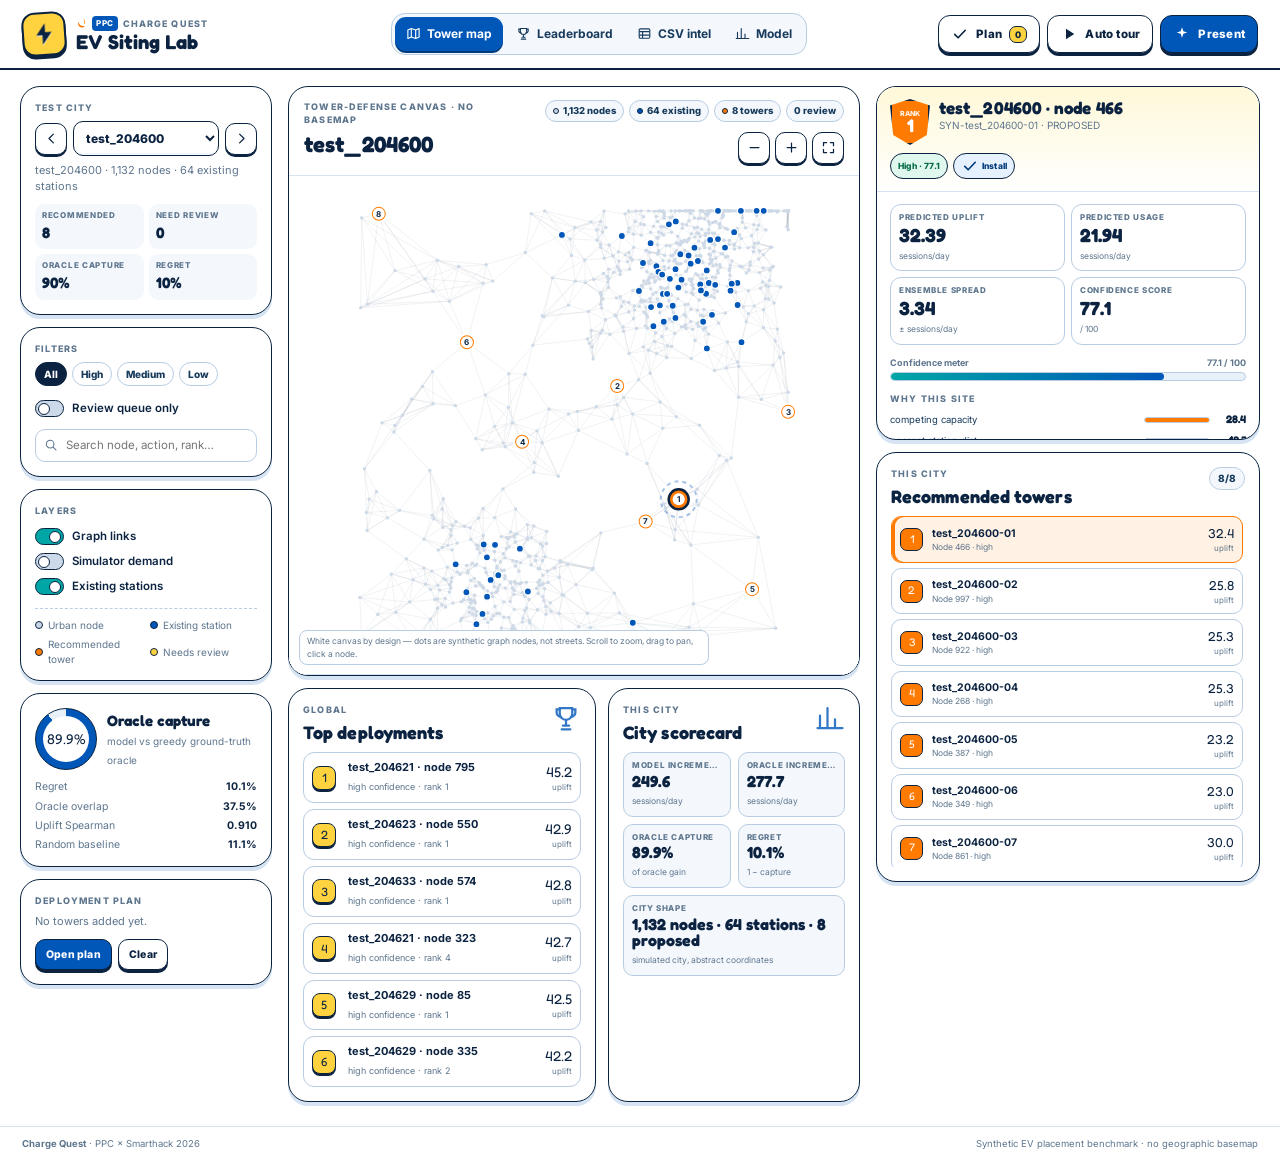
==== frontend/index.html @ 3004debd "Add Charge Quest white-canvas EV siting UI Add a standalone frontend/ app served by a dependency-fre" ====
<!DOCTYPE html>
<html lang="en">
<head>
  <meta charset="utf-8" />
  <meta name="viewport" content="width=device-width, initial-scale=1" />
  <title>PPC Charge Quest — EV Siting Lab</title>
  <meta name="description" content="Tower-defense inspired UI for the synthetic EV charging placement benchmark." />
  <link rel="icon" href="favicon.svg" type="image/svg+xml" />
  <link rel="preconnect" href="https://fonts.googleapis.com" />
  <link rel="preconnect" href="https://fonts.gstatic.com" crossorigin />
  <link href="https://fonts.googleapis.com/css2?family=Fredoka:wght@500;600;700&family=Inter:wght@400;500;600;700;800&display=swap" rel="stylesheet" />
  <link rel="stylesheet" href="styles.css" />
</head>
<body>
  <svg class="svg-sprite" aria-hidden="true" focusable="false">
    <symbol id="i-bolt" viewBox="0 0 24 24"><path d="M13.2 2 4.8 13.1h5.7L10.4 22l8.8-11.6h-6.1L13.2 2Z" fill="currentColor"/></symbol>
    <symbol id="i-map" viewBox="0 0 24 24"><path d="M3 6.5 8.5 4l7 2.5L21 4v13.5L15.5 20l-7-2.5L3 20V6.5Z" fill="none" stroke="currentColor" stroke-width="1.8" stroke-linejoin="round"/><path d="M8.5 4v13.5M15.5 6.5V20" fill="none" stroke="currentColor" stroke-width="1.8"/></symbol>
    <symbol id="i-trophy" viewBox="0 0 24 24"><path d="M7 4h10v4.5a5 5 0 0 1-10 0V4Z" fill="none" stroke="currentColor" stroke-width="1.8"/><path d="M7 5H4.5v2.5A3.5 3.5 0 0 0 8 11M17 5h2.5v2.5A3.5 3.5 0 0 1 16 11M12 13.5V18M8.5 21h7M9.5 18h5" fill="none" stroke="currentColor" stroke-width="1.8" stroke-linecap="round"/></symbol>
    <symbol id="i-table" viewBox="0 0 24 24"><rect x="3.5" y="4.5" width="17" height="15" rx="2" fill="none" stroke="currentColor" stroke-width="1.8"/><path d="M3.5 9h17M9 9v10.5M3.5 14.5h17" fill="none" stroke="currentColor" stroke-width="1.8"/></symbol>
    <symbol id="i-chart" viewBox="0 0 24 24"><path d="M4 20V10M10 20V4M16 20v-7M22 20H2" fill="none" stroke="currentColor" stroke-width="1.8" stroke-linecap="round"/></symbol>
    <symbol id="i-download" viewBox="0 0 24 24"><path d="M12 3v11m0 0 4-4m-4 4-4-4M4 20h16" fill="none" stroke="currentColor" stroke-width="1.8" stroke-linecap="round" stroke-linejoin="round"/></symbol>
    <symbol id="i-copy" viewBox="0 0 24 24"><rect x="8" y="8" width="11" height="11" rx="2" fill="none" stroke="currentColor" stroke-width="1.8"/><path d="M16 8V6a2 2 0 0 0-2-2H6a2 2 0 0 0-2 2v8a2 2 0 0 0 2 2h2" fill="none" stroke="currentColor" stroke-width="1.8"/></symbol>
    <symbol id="i-search" viewBox="0 0 24 24"><circle cx="10.5" cy="10.5" r="6.5" fill="none" stroke="currentColor" stroke-width="1.8"/><path d="m15.5 15.5 5 5" fill="none" stroke="currentColor" stroke-width="1.8" stroke-linecap="round"/></symbol>
    <symbol id="i-close" viewBox="0 0 24 24"><path d="m6 6 12 12M18 6 6 18" fill="none" stroke="currentColor" stroke-width="2" stroke-linecap="round"/></symbol>
    <symbol id="i-plus" viewBox="0 0 24 24"><path d="M12 5v14M5 12h14" fill="none" stroke="currentColor" stroke-width="2" stroke-linecap="round"/></symbol>
    <symbol id="i-minus" viewBox="0 0 24 24"><path d="M5 12h14" fill="none" stroke="currentColor" stroke-width="2" stroke-linecap="round"/></symbol>
    <symbol id="i-fit" viewBox="0 0 24 24"><path d="M4 9V4h5M20 9V4h-5M4 15v5h5M20 15v5h-5" fill="none" stroke="currentColor" stroke-width="2" stroke-linecap="round" stroke-linejoin="round"/></symbol>
    <symbol id="i-play" viewBox="0 0 24 24"><path d="m8 5 11 7-11 7V5Z" fill="currentColor"/></symbol>
    <symbol id="i-pause" viewBox="0 0 24 24"><path d="M7 5h4v14H7zM13 5h4v14h-4z" fill="currentColor"/></symbol>
    <symbol id="i-check" viewBox="0 0 24 24"><path d="m5 12.5 4.5 4.5L19 7" fill="none" stroke="currentColor" stroke-width="2.2" stroke-linecap="round" stroke-linejoin="round"/></symbol>
    <symbol id="i-warning" viewBox="0 0 24 24"><path d="m12 3 9.5 17h-19L12 3Z" fill="none" stroke="currentColor" stroke-width="1.8" stroke-linejoin="round"/><path d="M12 9v5m0 3v.1" fill="none" stroke="currentColor" stroke-width="2" stroke-linecap="round"/></symbol>
    <symbol id="i-banana" viewBox="0 0 24 24"><path d="M4.5 8c2.3 7 7.4 10.8 14.5 9.2-1.4 2.4-4.1 3.8-7 3.3C6.7 19.6 3 14.2 4.5 8Z" fill="currentColor"/><path d="M17.8 4.2c1.2 2.5 1.4 5 .7 7.3" fill="none" stroke="currentColor" stroke-width="2" stroke-linecap="round"/></symbol>
    <symbol id="i-tower" viewBox="0 0 24 24"><path d="M8 21h8M9 21V9l3-5 3 5v12M7 9h10M10 13h4M10 17h4" fill="none" stroke="currentColor" stroke-width="1.8" stroke-linecap="round" stroke-linejoin="round"/></symbol>
    <symbol id="i-arrow-left" viewBox="0 0 24 24"><path d="M15 5 8 12l7 7" fill="none" stroke="currentColor" stroke-width="2" stroke-linecap="round" stroke-linejoin="round"/></symbol>
    <symbol id="i-arrow-right" viewBox="0 0 24 24"><path d="m9 5 7 7-7 7" fill="none" stroke="currentColor" stroke-width="2" stroke-linecap="round" stroke-linejoin="round"/></symbol>
    <symbol id="i-spark" viewBox="0 0 24 24"><path d="m12 3 1.8 5.2L19 10l-5.2 1.8L12 17l-1.8-5.2L5 10l5.2-1.8L12 3Z" fill="currentColor"/></symbol>
  </svg>

  <div class="app">
    <header class="topbar">
      <a class="brand" href="#view=map" data-view="map" aria-label="Charge Quest home">
        <span class="brand-mark"><svg class="icon"><use href="#i-bolt"></use></svg></span>
        <span class="brand-copy">
          <span class="brand-kicker"><svg class="icon tiny"><use href="#i-banana"></use></svg><span class="ppc-chip">PPC</span> CHARGE QUEST</span>
          <strong>EV Siting Lab</strong>
        </span>
      </a>
      <nav class="tabs" aria-label="Views">
        <button class="tab is-active" data-view="map"><svg class="icon"><use href="#i-map"></use></svg><span>Tower map</span></button>
        <button class="tab" data-view="leaderboard"><svg class="icon"><use href="#i-trophy"></use></svg><span>Leaderboard</span></button>
        <button class="tab" data-view="csv"><svg class="icon"><use href="#i-table"></use></svg><span>CSV intel</span></button>
        <button class="tab" data-view="model"><svg class="icon"><use href="#i-chart"></use></svg><span>Model</span></button>
      </nav>
      <div class="top-actions">
        <button class="btn ghost" id="planBtn"><svg class="icon"><use href="#i-check"></use></svg><span>Plan</span><span class="count" id="planCount">0</span></button>
        <button class="btn ghost" id="tourBtn"><svg class="icon"><use href="#i-play"></use></svg><span>Auto tour</span></button>
        <button class="btn primary" id="presentBtn"><svg class="icon"><use href="#i-spark"></use></svg><span>Present</span></button>
      </div>
    </header>

    <div class="shell">
      <aside class="rail left-rail">
        <section class="card pad city-card">
          <div class="eyebrow">Test city</div>
          <div class="city-picker">
            <button class="icon-btn" id="prevCity" aria-label="Previous city"><svg class="icon"><use href="#i-arrow-left"></use></svg></button>
            <select id="citySelect" aria-label="Select a synthetic test city"></select>
            <button class="icon-btn" id="nextCity" aria-label="Next city"><svg class="icon"><use href="#i-arrow-right"></use></svg></button>
          </div>
          <div class="city-sub" id="citySub">—</div>
          <div class="mini-stats" id="cityMiniStats"></div>
        </section>

        <section class="card pad">
          <div class="eyebrow">Filters</div>
          <div class="chip-row" id="confidenceFilters" role="group" aria-label="Confidence filter">
            <button class="chip is-active" data-confidence="all">All</button>
            <button class="chip" data-confidence="high">High</button>
            <button class="chip" data-confidence="medium">Medium</button>
            <button class="chip" data-confidence="low">Low</button>
          </div>
          <label class="switch-row">
            <input type="checkbox" id="reviewOnly" />
            <span class="switch"></span>
            <span>Review queue only</span>
          </label>
          <div class="search-box">
            <svg class="icon"><use href="#i-search"></use></svg>
            <input id="searchInput" type="search" placeholder="Search node, action, rank…" autocomplete="off" />
          </div>
        </section>

        <section class="card pad">
          <div class="eyebrow">Layers</div>
          <label class="switch-row"><input type="checkbox" id="layerLinks" checked /><span class="switch"></span><span>Graph links</span></label>
          <label class="switch-row"><input type="checkbox" id="layerDemand" /><span class="switch"></span><span>Simulator demand</span></label>
          <label class="switch-row"><input type="checkbox" id="layerStations" checked /><span class="switch"></span><span>Existing stations</span></label>
          <div class="legend">
            <div><span class="dot dot-node"></span>Urban node</div>
            <div><span class="dot dot-station"></span>Existing station</div>
            <div><span class="dot dot-tower"></span>Recommended tower</div>
            <div><span class="dot dot-review"></span>Needs review</div>
          </div>
        </section>

        <section class="card pad scorecard" id="cityStats"></section>

        <section class="card pad plan-card">
          <div class="eyebrow">Deployment plan</div>
          <p id="planSummary">No towers added yet.</p>
          <div class="button-row">
            <button class="btn primary small" id="openPlanBtn">Open plan</button>
            <button class="btn ghost small" id="clearPlanBtn">Clear</button>
          </div>
        </section>
      </aside>

      <main class="main">
        <section class="view is-active" id="view-map" aria-label="Tower map">
          <div class="card map-card">
            <div class="map-head">
              <div>
                <div class="eyebrow">Tower-defense canvas · no basemap</div>
                <h2 id="mapTitle">Loading city…</h2>
              </div>
              <div class="map-head-right">
                <div class="map-kpis" id="mapKpis"></div>
                <div class="map-controls">
                  <button class="icon-btn" id="zoomOut" aria-label="Zoom out"><svg class="icon"><use href="#i-minus"></use></svg></button>
                  <button class="icon-btn" id="zoomIn" aria-label="Zoom in"><svg class="icon"><use href="#i-plus"></use></svg></button>
                  <button class="icon-btn" id="fitMap" aria-label="Fit map"><svg class="icon"><use href="#i-fit"></use></svg></button>
                </div>
              </div>
            </div>
            <div class="map-wrap">
              <canvas id="mapCanvas" tabindex="0" aria-label="Synthetic city node map with recommended charging stations"></canvas>
              <div class="map-note">White canvas by design — dots are synthetic graph nodes, not streets. Scroll to zoom, drag to pan, click a node.</div>
              <div class="map-tooltip" id="mapTooltip" hidden></div>
            </div>
          </div>
          <div class="bottom-grid">
            <section class="card pad">
              <div class="section-head"><div><div class="eyebrow">Global</div><h2>Top deployments</h2></div><svg class="icon big-icon"><use href="#i-trophy"></use></svg></div>
              <div class="top-list" id="topDeployments"></div>
            </section>
            <section class="card pad">
              <div class="section-head"><div><div class="eyebrow">This city</div><h2>City scorecard</h2></div><svg class="icon big-icon"><use href="#i-chart"></use></svg></div>
              <div class="scorecard-grid" id="cityScorecard"></div>
            </section>
          </div>
        </section>

        <section class="view" id="view-leaderboard" aria-label="Leaderboard">
          <div class="card view-card">
            <div class="view-head">
              <div><div class="eyebrow">All 40 test cities</div><h2>Recommended tower leaderboard</h2><p>Ranked by predicted incremental sessions/day. Click any row to inspect it on the map.</p></div>
              <div class="view-controls">
                <div class="search-box compact"><svg class="icon"><use href="#i-search"></use></svg><input id="lbSearch" type="search" placeholder="Filter city or node…" /></div>
                <select id="lbConfidence" class="select compact">
                  <option value="all">All confidence</option>
                  <option value="high">High only</option>
                  <option value="medium">Medium only</option>
                  <option value="low">Low only</option>
                </select>
                <label class="switch-row compact"><input type="checkbox" id="lbReview" /><span class="switch"></span><span>Review only</span></label>
              </div>
            </div>
            <div class="table-wrap">
              <table class="data-table" id="leaderboardTable">
                <thead><tr><th>#</th><th>Tower</th><th>City</th><th>Node</th><th>Uplift</th><th>Usage</th><th>Confidence</th><th>Review</th><th></th></tr></thead>
                <tbody id="leaderboardBody"></tbody>
              </table>
            </div>
          </div>
        </section>

        <section class="view" id="view-csv" aria-label="CSV data">
          <div class="card view-card">
            <div class="view-head">
              <div><div class="eyebrow">Actual artifact</div><h2>priority_sites.csv</h2><p>The exact agent output. Click a row to inspect the node, or download the original CSV.</p></div>
              <div class="view-controls">
                <div class="search-box compact"><svg class="icon"><use href="#i-search"></use></svg><input id="csvSearch" type="search" placeholder="Filter CSV rows…" /></div>
                <a class="btn primary small" href="data/priority_sites.csv" download><svg class="icon"><use href="#i-download"></use></svg><span>Download CSV</span></a>
              </div>
            </div>
            <div class="table-hint"><svg class="icon"><use href="#i-arrow-right"></use></svg><span>16 actual CSV columns · scroll horizontally to see the full row</span></div>
            <div class="table-wrap tall">
              <table class="data-table csv-table" id="csvTable">
                <thead><tr id="csvHeadRow"></tr></thead>
                <tbody id="csvBody"></tbody>
              </table>
            </div>
          </div>
        </section>

        <section class="view" id="view-model" aria-label="Model results">
          <div class="model-grid">
            <section class="card pad model-hero">
              <div class="eyebrow">Synthetic benchmark · 40 unseen cities</div>
              <h2>The model captures <span class="highlight">85.5%</span> of the oracle.</h2>
              <p>K=8 chargers per city. The oracle is a greedy search on the simulator's ground truth; the model is a 3-seed MLP ensemble trained on 300 other cities.</p>
              <div class="kpi-grid" id="modelKpis"></div>
            </section>
            <section class="card pad">
              <div class="eyebrow">Placement vs baselines</div>
              <h3>Share of oracle incremental utility</h3>
              <div class="bar-list" id="baselineBars"></div>
              <div class="callout"><svg class="icon"><use href="#i-spark"></use></svg><span>OOD test: <strong>88.4%</strong> of oracle. The model is not tuned on test cities.</span></div>
            </section>
            <section class="card pad">
              <div class="eyebrow">Feature importance</div>
              <h3>What drives candidate uplift</h3>
              <div class="bar-list feature-bars" id="featureBars"></div>
            </section>
            <section class="card pad">
              <div class="eyebrow">How a tower is chosen</div>
              <h3>Three steps, one measurable objective</h3>
              <div class="steps" id="modelSteps"></div>
            </section>
            <section class="card pad city-mosaic-card">
              <div class="eyebrow">All test cities</div>
              <h3>City scorecard mosaic</h3>
              <div class="city-mosaic" id="cityMosaic"></div>
            </section>
            <section class="card pad scope-card">
              <div class="eyebrow">Read this first</div>
              <h3>What this is — and is not</h3>
              <p>This is a <strong>synthetic decision benchmark</strong>, not a real Romanian demand forecast. The ground truth is generated by a Huff competition simulator. The UI shows model predictions on synthetic cities; absolute sessions/day should not be read as real Bucharest revenue.</p>
              <div class="scope-pills"><span>400 cities</span><span>501,812 nodes</span><span>36,809 stations</span><span>K=8</span></div>
            </section>
          </div>
        </section>
      </main>

      <aside class="rail right-rail">
        <section class="card details-card">
          <div id="detailsEmpty" class="details-empty">
            <div class="empty-icon"><svg class="icon"><use href="#i-tower"></use></svg></div>
            <h2>Pick a tower</h2>
            <p>Click an orange recommendation on the white canvas, or choose one from the recommended list below.</p>
            <div class="hint-row"><span class="key">←</span><span class="key">→</span><span>cycle towers</span></div>
          </div>
          <div id="detailsContent" hidden></div>
        </section>
        <section class="card pad city-actions-card">
          <div class="section-head"><div><div class="eyebrow">This city</div><h3>Recommended towers</h3></div><span class="pill" id="cityActionCount">0</span></div>
          <div id="cityActionList" class="city-action-list"></div>
        </section>
      </aside>
    </div>

    <footer class="footer">
      <span><strong>Charge Quest</strong> · PPC × Smarthack 2026</span>
      <span>Synthetic EV placement benchmark · no geographic basemap</span>
    </footer>
  </div>

  <div class="modal-backdrop" id="planModal" hidden>
    <div class="modal card" role="dialog" aria-modal="true" aria-labelledby="planTitle">
      <div class="modal-head">
        <div><div class="eyebrow">Deployment sheet</div><h2 id="planTitle">Your plan</h2></div>
        <button class="icon-btn" id="closePlanBtn" aria-label="Close plan"><svg class="icon"><use href="#i-close"></use></svg></button>
      </div>
      <div class="modal-body" id="planList"></div>
      <div class="modal-foot">
        <button class="btn ghost small" id="copyPlanBtn"><svg class="icon"><use href="#i-copy"></use></svg><span>Copy</span></button>
        <button class="btn primary small" id="downloadPlanBtn"><svg class="icon"><use href="#i-download"></use></svg><span>Download plan CSV</span></button>
      </div>
    </div>
  </div>

  <div class="toast" id="toast" role="status" aria-live="polite"></div>

  <script src="app.js" defer></script>
</body>
</html>
---- frontend/styles.css ----
:root {
  --ink: #0b2340;
  --ink-2: #183b5c;
  --muted: #5e768e;
  --ppc: #0057b8;
  --ppc-bright: #0a74d8;
  --ppc-deep: #003b7a;
  --teal: #00a6a6;
  --orange: #ff7a00;
  --orange-soft: #fff1e3;
  --banana: #ffd23f;
  --banana-soft: #fff8d8;
  --red: #e23c4a;
  --white: #ffffff;
  --mist: #f4f8fd;
  --line: #d7e3f2;
  --line-strong: #b8cde2;
  --shadow: 0 4px 0 #d5e3f2;
  --shadow-deep: 0 6px 0 #c5d8ec;
  --radius: 20px;
  --font-display: "Fredoka", "Trebuchet MS", "Segoe UI", sans-serif;
  --font-body: "Inter", "Segoe UI", Arial, sans-serif;
}

* { box-sizing: border-box; }
html, body { margin: 0; min-height: 100%; overflow-x: hidden; }
body {
  background: #ffffff;
  color: var(--ink);
  font-family: var(--font-body);
  font-size: 13px;
  line-height: 1.45;
  -webkit-font-smoothing: antialiased;
}
button, input, select { font: inherit; color: inherit; }
button { cursor: pointer; }
a { color: var(--ppc); }
h1, h2, h3, h4 { font-family: var(--font-display); margin: 0; line-height: 1.08; letter-spacing: .005em; }
h1 { font-size: 25px; }
h2 { font-size: 22px; }
h3 { font-size: 17px; }
p { margin: 0; }
.svg-sprite { position: absolute; width: 0; height: 0; overflow: hidden; }
.icon { width: 18px; height: 18px; display: inline-block; vertical-align: middle; flex: none; }
.icon.tiny { width: 11px; height: 11px; color: var(--orange); }
.big-icon { width: 30px; height: 30px; color: var(--ppc); opacity: .8; }

/* ---------------------------------------------------------------- top bar */
.topbar {
  position: sticky;
  top: 0;
  z-index: 40;
  display: flex;
  align-items: center;
  gap: 18px;
  padding: 12px 22px;
  background: #fff;
  border-bottom: 2px solid var(--ink);
}
.brand { display: flex; align-items: center; gap: 10px; text-decoration: none; color: var(--ink); min-width: 238px; }
.brand-mark {
  width: 44px; height: 44px; border-radius: 13px;
  background: var(--banana);
  border: 2px solid var(--ink);
  box-shadow: 0 3px 0 var(--ink);
  display: grid; place-items: center;
  color: var(--ink);
  transform: rotate(-4deg);
}
.brand-mark .icon { width: 26px; height: 26px; filter: drop-shadow(0 1px 0 #fff); }
.brand-copy { display: flex; flex-direction: column; gap: 1px; }
.brand-kicker { font-size: 9px; font-weight: 800; letter-spacing: .12em; color: var(--muted); display: flex; align-items: center; gap: 5px; }
.ppc-chip {
  display: inline-grid; place-items: center;
  color: #fff; background: var(--ppc);
  font-size: 8px; letter-spacing: .08em;
  border-radius: 4px; padding: 2px 4px;
}
.brand-copy strong { font-family: var(--font-display); font-size: 20px; line-height: 1; }
.tabs {
  display: flex; align-items: center; gap: 2px;
  background: var(--mist);
  border: 1.5px solid var(--line-strong);
  padding: 3px;
  border-radius: 14px;
  margin: 0 auto;
}
.tab {
  border: 0; background: transparent;
  padding: 8px 11px;
  border-radius: 11px;
  display: inline-flex; align-items: center; gap: 6px;
  color: var(--ink-2); font-weight: 700; font-size: 12px;
}
.tab .icon { width: 15px; height: 15px; }
.tab:hover { background: #fff; }
.tab.is-active { background: var(--ppc); color: #fff; box-shadow: 0 2px 0 var(--ppc-deep); }
.top-actions { display: flex; align-items: center; gap: 7px; }
.btn {
  border: 1.5px solid var(--ink);
  border-radius: 12px;
  padding: 9px 12px;
  display: inline-flex; align-items: center; gap: 7px;
  font-weight: 800; font-size: 11.5px; letter-spacing: .02em;
  background: #fff; color: var(--ink);
  box-shadow: 0 3px 0 var(--ink);
  transition: transform .08s ease, box-shadow .08s ease, background .12s ease;
  text-decoration: none;
  white-space: nowrap;
}
.btn:hover { transform: translateY(-1px); box-shadow: 0 4px 0 var(--ink); }
.btn:active { transform: translateY(2px); box-shadow: 0 1px 0 var(--ink); }
.btn.primary { background: var(--ppc); color: #fff; }
.btn.primary:hover { background: var(--ppc-bright); }
.btn.ghost { background: #fff; }
.btn.small { padding: 7px 10px; font-size: 10.5px; border-radius: 10px; }
.btn .count {
  background: var(--banana); color: var(--ink);
  border: 1px solid var(--ink); border-radius: 7px;
  padding: 0 5px; font-size: 9px; line-height: 15px;
}
.icon-btn {
  width: 32px; height: 32px; border-radius: 10px;
  border: 1.5px solid var(--ink); background: #fff;
  display: inline-grid; place-items: center;
  box-shadow: 0 2px 0 var(--ink);
  color: var(--ink);
}
.icon-btn:hover { background: var(--banana-soft); }
.icon-btn:active { transform: translateY(1px); box-shadow: 0 1px 0 var(--ink); }
.icon-btn .icon { width: 15px; height: 15px; }

/* ---------------------------------------------------------------- shell */
.shell {
  display: grid;
  grid-template-columns: 252px minmax(0, 1fr) 384px;
  gap: 16px;
  padding: 16px 20px 24px;
  align-items: start;
}
.rail { min-width: 0; }
.left-rail { display: flex; flex-direction: column; gap: 12px; }
.right-rail {
  display: flex; flex-direction: column; gap: 12px;
  position: sticky; top: 86px;
  max-height: calc(100vh - 100px);
  overflow: auto;
  padding-bottom: 4px;
  scrollbar-width: thin;
  min-width: 0;
}
.main { min-width: 0; }

.card {
  background: #fff;
  border: 1.5px solid var(--ink);
  border-radius: var(--radius);
  box-shadow: var(--shadow);
}
.pad { padding: 14px; }
.eyebrow {
  font-size: 9px; font-weight: 800; letter-spacing: .13em;
  text-transform: uppercase; color: var(--muted);
  margin-bottom: 7px;
}
.section-head { display: flex; justify-content: space-between; align-items: flex-start; gap: 10px; margin-bottom: 10px; }
.section-head h2, .section-head h3 { font-size: 18px; }
.pill {
  display: inline-flex; align-items: center; gap: 4px;
  border: 1px solid var(--line-strong); border-radius: 999px;
  padding: 3px 8px; font-size: 10px; font-weight: 800; color: var(--ink-2);
  background: var(--mist);
  white-space: nowrap;
}
.muted { color: var(--muted); }
.highlight { color: var(--ppc); background: linear-gradient(transparent 68%, var(--banana) 68%); padding: 0 2px; }

/* ---------------------------------------------------------------- city + filters */
.city-card { position: relative; }
.city-picker { display: flex; align-items: center; gap: 6px; }
.city-picker select {
  flex: 1; min-width: 0;
  border: 1.5px solid var(--ink); border-radius: 10px;
  padding: 8px 8px; background: #fff;
  font-weight: 800; font-size: 12px;
  box-shadow: inset 0 -2px 0 var(--mist);
}
.city-sub { margin-top: 7px; font-size: 11px; color: var(--muted); }
.mini-stats { display: grid; grid-template-columns: 1fr 1fr; gap: 5px; margin-top: 9px; }
.mini-stat { background: var(--mist); border-radius: 9px; padding: 6px 7px; }
.mini-stat span { display: block; font-size: 8px; text-transform: uppercase; letter-spacing: .09em; color: var(--muted); font-weight: 800; }
.mini-stat strong { font-family: var(--font-display); font-size: 15px; }

.chip-row { display: flex; gap: 5px; flex-wrap: wrap; margin-bottom: 10px; }
.chip {
  border: 1.2px solid var(--line-strong); background: #fff;
  border-radius: 999px; padding: 4px 8px;
  font-size: 10px; font-weight: 800; color: var(--ink-2);
}
.chip.is-active { background: var(--ink); border-color: var(--ink); color: #fff; }
.chip:hover { border-color: var(--ink); }

.switch-row { display: flex; align-items: center; gap: 8px; cursor: pointer; font-size: 11.5px; font-weight: 600; padding: 4px 0; }
.switch-row.compact { font-size: 10px; gap: 5px; padding: 0; white-space: nowrap; }
.switch-row.compact .switch { width: 25px; height: 15px; }
.switch-row.compact .switch::after { width: 8px; height: 8px; }
.switch-row.compact input:checked + .switch::after { transform: translateX(9px); }
.switch-row input { position: absolute; opacity: 0; width: 1px; height: 1px; }
.switch {
  width: 29px; height: 17px; border-radius: 999px;
  background: #cbd9e8; border: 1.5px solid var(--ink);
  position: relative; flex: none; transition: background .12s ease;
}
.switch::after {
  content: ""; position: absolute; width: 10px; height: 10px;
  left: 2px; top: 2px; border-radius: 50%;
  background: #fff; border: 1px solid var(--ink);
  transition: transform .12s ease;
}
.switch-row input:checked + .switch { background: var(--teal); }
.switch-row input:checked + .switch::after { transform: translateX(11px); }
.switch-row input:focus-visible + .switch { outline: 2px solid var(--ppc); outline-offset: 2px; }

.search-box {
  display: flex; align-items: center; gap: 6px;
  border: 1.5px solid var(--line-strong); border-radius: 10px;
  padding: 6px 8px; margin-top: 8px; background: #fff;
}
.search-box .icon { width: 14px; height: 14px; color: var(--muted); }
.search-box input { border: 0; outline: 0; width: 100%; min-width: 0; font-size: 11.5px; background: transparent; }
.search-box.compact { margin-top: 0; min-width: 190px; }

.legend { margin-top: 9px; padding-top: 9px; border-top: 1px dashed var(--line-strong); display: grid; grid-template-columns: 1fr 1fr; gap: 5px 8px; font-size: 10px; color: var(--muted); }
.legend div { display: flex; align-items: center; gap: 5px; }
.dot { width: 8px; height: 8px; border-radius: 50%; display: inline-block; border: 1px solid var(--ink); flex: none; }
.dot-node { background: #c7d5e5; }
.dot-station { background: var(--ppc); }
.dot-tower { background: var(--orange); }
.dot-review { background: var(--banana); }

/* ---------------------------------------------------------------- scorecard */
.scorecard .score-top { display: flex; align-items: center; gap: 10px; }
.score-ring {
  --pct: 0;
  width: 62px; height: 62px; border-radius: 50%;
  background: conic-gradient(var(--ppc) calc(var(--pct) * 1%), #e8f0f9 0);
  display: grid; place-items: center; flex: none;
  border: 1.5px solid var(--ink);
  position: relative;
}
.score-ring::before { content: ""; position: absolute; width: 46px; height: 46px; border-radius: 50%; background: #fff; }
.score-ring span { position: relative; z-index: 1; font-family: var(--font-display); font-size: 14px; }
.score-copy strong { display: block; font-family: var(--font-display); font-size: 15px; }
.score-copy span { font-size: 10px; color: var(--muted); }
.score-rows { display: grid; gap: 4px; margin-top: 9px; }
.score-row { display: flex; justify-content: space-between; gap: 8px; font-size: 10.5px; color: var(--muted); }
.score-row strong { color: var(--ink); }
.plan-card p { font-size: 11px; color: var(--muted); margin: 3px 0 9px; }
.button-row { display: flex; gap: 6px; flex-wrap: wrap; }

/* ---------------------------------------------------------------- map */
.map-card { display: flex; flex-direction: column; overflow: hidden; min-height: calc(100vh - 310px); }
.map-head { display: flex; justify-content: space-between; align-items: flex-start; gap: 14px; padding: 13px 15px 11px; }
.map-head h2 { font-size: 22px; }
.map-head-right { display: flex; align-items: center; gap: 10px; flex-wrap: wrap; justify-content: flex-end; }
.map-kpis { display: flex; gap: 5px; flex-wrap: wrap; justify-content: flex-end; }
.map-kpi { display: inline-flex; align-items: center; gap: 4px; border: 1px solid var(--line-strong); border-radius: 999px; padding: 3px 7px; font-size: 9.5px; font-weight: 800; color: var(--ink-2); background: var(--mist); white-space: nowrap; }
.map-kpi .dot { width: 6px; height: 6px; }
.map-controls { display: flex; gap: 5px; }
.map-wrap {
  position: relative;
  flex: 1;
  min-height: 450px;
  background: #fff;
  border-top: 1.5px solid var(--line);
  border-bottom: 1.5px solid var(--line);
  overflow: hidden;
}
#mapCanvas { position: absolute; inset: 0; display: block; width: 100%; height: 100%; background: #fff; cursor: crosshair; outline: none; }
#mapCanvas:focus-visible { box-shadow: inset 0 0 0 3px rgba(0, 87, 184, .25); }
.map-note {
  position: absolute; left: 10px; bottom: 9px;
  background: rgba(255,255,255,.94);
  border: 1px solid var(--line-strong); border-radius: 8px;
  padding: 4px 7px; font-size: 8.5px; color: var(--muted);
  pointer-events: none; max-width: 72%;
}
.map-tooltip {
  position: absolute; z-index: 5; pointer-events: none;
  background: var(--ink); color: #fff;
  border-radius: 8px; padding: 5px 7px;
  font-size: 9.5px; line-height: 1.25;
  transform: translate(-50%, -125%);
  box-shadow: 0 4px 12px rgba(11,35,64,.2);
  white-space: nowrap;
}
.map-tooltip strong { display: block; font-size: 10.5px; }
.map-legend { position: absolute; right: 10px; bottom: 9px; background: rgba(255,255,255,.94); border: 1px solid var(--line-strong); border-radius: 9px; padding: 5px 7px; display: flex; gap: 8px; font-size: 8.5px; color: var(--muted); pointer-events: none; }
.map-legend span { display: inline-flex; align-items: center; gap: 3px; }

.bottom-grid { display: grid; grid-template-columns: 1.1fr .9fr; gap: 12px; margin-top: 12px; }
.top-list { display: grid; gap: 6px; }
.top-item {
  display: grid; grid-template-columns: 28px minmax(0,1fr) auto;
  align-items: center; gap: 8px;
  padding: 7px 8px; border: 1.2px solid var(--line-strong); border-radius: 11px;
  background: #fff; text-align: left; cursor: pointer;
}
.top-item:hover { border-color: var(--ink); background: var(--banana-soft); }
.top-rank { width: 24px; height: 24px; border-radius: 8px; background: var(--banana); border: 1.5px solid var(--ink); display: grid; place-items: center; font-family: var(--font-display); font-size: 12px; box-shadow: 0 2px 0 var(--ink); }
.top-item strong { display: block; font-size: 11px; white-space: nowrap; overflow: hidden; text-overflow: ellipsis; }
.top-item small { color: var(--muted); font-size: 9px; }
.top-value { text-align: right; font-family: var(--font-display); font-size: 14px; }
.top-value small { display: block; font-family: var(--font-body); font-size: 8px; color: var(--muted); }
.scorecard-grid { display: grid; grid-template-columns: 1fr 1fr; gap: 7px; }
.scorecard-grid .stat {
  border: 1px solid var(--line-strong); border-radius: 10px; padding: 7px 8px; background: var(--mist);
}
.scorecard-grid .stat span { display: block; font-size: 8px; text-transform: uppercase; letter-spacing: .08em; color: var(--muted); font-weight: 800; }
.scorecard-grid .stat strong { font-family: var(--font-display); font-size: 16px; }
.scorecard-grid .wide { grid-column: 1 / -1; }

/* ---------------------------------------------------------------- right details */
.details-card { overflow: hidden; min-width: 0; }
.details-empty { padding: 22px 18px; text-align: center; }
.empty-icon { width: 50px; height: 50px; border-radius: 15px; background: var(--banana); border: 1.5px solid var(--ink); display: grid; place-items: center; margin: 0 auto 10px; box-shadow: 0 3px 0 var(--ink); }
.empty-icon .icon { width: 27px; height: 27px; }
.details-empty h2 { font-size: 20px; margin-bottom: 5px; }
.details-empty p { font-size: 11.5px; color: var(--muted); max-width: 280px; margin: 0 auto; }
.hint-row { margin-top: 10px; display: flex; align-items: center; justify-content: center; gap: 4px; font-size: 9px; color: var(--muted); }
.key { border: 1px solid var(--line-strong); border-bottom-width: 2px; border-radius: 5px; padding: 1px 5px; background: #fff; font-size: 9px; }
.details-top { padding: 12px 13px; background: linear-gradient(180deg, var(--banana-soft), #fff); border-bottom: 1.5px solid var(--line); min-width: 0; }
.details-head { display: flex; gap: 9px; align-items: flex-start; min-width: 0; }
.rank-shield {
  width: 40px; height: 46px; flex: none;
  clip-path: polygon(50% 0, 100% 14%, 92% 78%, 50% 100%, 8% 78%, 0 14%);
  background: var(--orange); color: #fff;
  display: flex; flex-direction: column; align-items: center; justify-content: center;
  font-family: var(--font-display); line-height: .9;
  border: 2px solid var(--ink);
  filter: drop-shadow(0 2px 0 var(--ink));
}
.rank-shield small { font-family: var(--font-body); font-size: 7px; font-weight: 800; text-transform: uppercase; opacity: .9; }
.rank-shield strong { font-size: 18px; }
.details-title { min-width: 0; flex: 1; }
.details-title h2 { font-size: 17px; word-break: break-word; }
.details-title .sub { color: var(--muted); font-size: 10px; margin-top: 1px; }
.details-close { margin-left: auto; }
.badge-row { display: flex; gap: 5px; flex-wrap: wrap; margin-top: 8px; }
.badge { display: inline-flex; align-items: center; gap: 3px; border-radius: 999px; padding: 3px 7px; font-size: 8.5px; font-weight: 800; border: 1px solid var(--ink); letter-spacing: .02em; }
.badge.high { background: #dff7ec; color: #066b46; }
.badge.medium { background: var(--banana); color: var(--ink); }
.badge.low { background: #ffe1e4; color: #9b1827; }
.badge.review { background: var(--orange-soft); color: #934400; }
.badge.install { background: #e6f1ff; color: var(--ppc-deep); }
.details-body { padding: 12px 13px 14px; display: grid; gap: 11px; min-width: 0; }
.details-body > * { min-width: 0; }
.stat-grid { display: grid; grid-template-columns: repeat(2, minmax(0, 1fr)); gap: 6px; }
.stat {
  border: 1px solid var(--line-strong); border-radius: 11px; padding: 7px 8px;
  background: #fff; min-width: 0;
}
.stat span { display: block; font-size: 8px; text-transform: uppercase; letter-spacing: .08em; color: var(--muted); font-weight: 800; white-space: nowrap; overflow: hidden; text-overflow: ellipsis; }
.stat strong { display: block; font-family: var(--font-display); font-size: 19px; line-height: 1.05; margin-top: 1px; }
.stat small { font-size: 8.5px; color: var(--muted); }
.meter-wrap { display: grid; gap: 3px; }
.meter-label { display: flex; justify-content: space-between; font-size: 9px; color: var(--muted); font-weight: 700; }
.meter { height: 9px; border-radius: 999px; background: #e8f0f9; border: 1px solid var(--line-strong); overflow: hidden; }
.meter > i { display: block; height: 100%; background: linear-gradient(90deg, var(--teal), var(--ppc)); border-radius: 999px; }
.review-alert { display: flex; gap: 7px; border: 1px dashed var(--orange); background: var(--orange-soft); border-radius: 10px; padding: 7px 8px; font-size: 10px; color: #7a3d00; }
.review-alert .icon { width: 14px; height: 14px; flex: none; margin-top: 1px; }
.why-list { display: grid; gap: 5px; }
.why-row { display: grid; grid-template-columns: minmax(0, 1fr) 66px 30px; gap: 6px; align-items: center; font-size: 9.5px; }
.why-row .feat { overflow: hidden; text-overflow: ellipsis; white-space: nowrap; color: var(--ink-2); min-width: 0; }
.why-row .bar { height: 6px; border-radius: 999px; background: var(--mist); border: 1px solid var(--line-strong); overflow: hidden; width: 100%; }
.why-row .bar i { display: block; height: 100%; background: var(--orange); }
.why-row b { text-align: right; font-family: var(--font-display); font-size: 11px; }
.csv-block { background: var(--ink); color: #e9f3ff; border-radius: 10px; padding: 8px; font-family: "Cascadia Code", Consolas, monospace; font-size: 8px; line-height: 1.4; overflow: auto; max-height: 132px; white-space: pre-wrap; word-break: break-word; }
.details-actions { display: flex; gap: 6px; flex-wrap: wrap; }
.details-actions .btn { flex: 1; justify-content: center; min-width: 0; }
.station-panel { padding: 16px; display: grid; gap: 8px; }
.station-panel h2 { font-size: 18px; }
.station-panel p { font-size: 11px; color: var(--muted); }

/* ---------------------------------------------------------------- city action list */
.city-actions-card { max-height: 430px; display: flex; flex-direction: column; }
.city-action-list { display: grid; gap: 5px; overflow: auto; padding-right: 2px; }
.action-item {
  border: 1.2px solid var(--line-strong); border-radius: 10px; background: #fff;
  padding: 7px 8px; display: grid; grid-template-columns: 25px minmax(0,1fr) auto; gap: 7px;
  align-items: center; text-align: left; width: 100%;
}
.action-item:hover { border-color: var(--ink); background: var(--banana-soft); }
.action-item.is-selected { border-color: var(--orange); background: var(--orange-soft); box-shadow: inset 3px 0 0 var(--orange); }
.action-rank { width: 23px; height: 23px; border-radius: 7px; background: var(--orange); color: #fff; border: 1px solid var(--ink); display: grid; place-items: center; font-family: var(--font-display); font-size: 11px; }
.action-item strong { display: block; font-size: 10.5px; }
.action-item small { display: block; color: var(--muted); font-size: 8.5px; }
.action-value { text-align: right; font-family: var(--font-display); font-size: 13px; }
.action-value small { display: block; font-family: var(--font-body); font-size: 8px; color: var(--muted); }
.empty-list { color: var(--muted); font-size: 11px; padding: 10px 0; text-align: center; }

/* ---------------------------------------------------------------- views / tables */
.view { display: none; }
.view.is-active { display: block; }
.view-card { overflow: hidden; }
.view-head { display: flex; justify-content: space-between; gap: 14px; align-items: flex-start; padding: 16px 18px; border-bottom: 1.5px solid var(--line); }
.view-head h2 { font-size: 23px; }
.view-head p { color: var(--muted); font-size: 11.5px; margin-top: 3px; max-width: 620px; }
.view-controls { display: flex; gap: 6px; align-items: center; flex-wrap: wrap; justify-content: flex-end; }
.select {
  border: 1.5px solid var(--line-strong); border-radius: 10px; background: #fff;
  padding: 7px 8px; font-size: 11px; font-weight: 700;
}
.select.compact { padding: 6px 7px; }
.table-hint { display: flex; align-items: center; gap: 5px; padding: 6px 18px; background: var(--banana-soft); border-bottom: 1px solid var(--line); color: #7a5a00; font-size: 9px; font-weight: 700; }
.table-hint .icon { width: 12px; height: 12px; }
.table-wrap { overflow: auto; max-height: 620px; }
.table-wrap.tall { max-height: calc(100vh - 330px); min-height: 420px; }
.data-table { width: 100%; border-collapse: separate; border-spacing: 0; font-size: 10.5px; }
.data-table thead th {
  position: sticky; top: 0; z-index: 2;
  background: var(--mist); text-align: left;
  font-size: 8.5px; text-transform: uppercase; letter-spacing: .09em;
  color: var(--muted); font-weight: 800;
  padding: 8px 9px; border-bottom: 1.5px solid var(--line-strong);
  white-space: nowrap;
}
.data-table tbody td { padding: 8px 9px; border-bottom: 1px solid var(--line); vertical-align: middle; }
.data-table tbody tr { cursor: pointer; }
.data-table tbody tr:hover { background: var(--banana-soft); }
.data-table tbody tr.is-selected { background: var(--orange-soft); }
.data-table .num { font-variant-numeric: tabular-nums; font-weight: 700; }
.data-table .city-cell { font-weight: 800; white-space: nowrap; }
.data-table .muted-cell { color: var(--muted); }
.data-table .mini-bar { width: 56px; height: 5px; background: #e8f0f9; border-radius: 999px; overflow: hidden; display: inline-block; vertical-align: middle; margin-right: 4px; }
.data-table .mini-bar i { display: block; height: 100%; background: var(--orange); }
.data-table .row-btn { border: 1px solid var(--line-strong); background: #fff; border-radius: 7px; width: 24px; height: 24px; display: inline-grid; place-items: center; }
.data-table .row-btn:hover { background: var(--banana); border-color: var(--ink); }
.csv-table { font-size: 8.5px; }
.csv-table thead th { white-space: nowrap; padding: 6px 7px; }
.csv-table tbody td { white-space: nowrap; max-width: 190px; overflow: hidden; text-overflow: ellipsis; padding: 5px 7px; }
.csv-table tbody td.wrap { white-space: nowrap; min-width: 0; }
.table-empty { text-align: center; color: var(--muted); padding: 28px 10px !important; }

/* ---------------------------------------------------------------- model view */
.model-grid { display: grid; grid-template-columns: 1.1fr .9fr; gap: 12px; }
.model-hero { background: linear-gradient(180deg, #fff, var(--mist)); }
.model-hero h2 { font-size: 28px; max-width: 560px; margin: 2px 0 7px; }
.model-hero p { color: var(--muted); font-size: 12px; max-width: 600px; }
.kpi-grid { display: grid; grid-template-columns: repeat(3, 1fr); gap: 7px; margin-top: 14px; }
.kpi {
  border: 1.5px solid var(--ink); border-radius: 13px; padding: 9px 10px;
  background: #fff; box-shadow: 0 3px 0 var(--line-strong);
}
.kpi span { display: block; font-size: 8px; letter-spacing: .08em; text-transform: uppercase; color: var(--muted); font-weight: 800; }
.kpi strong { display: block; font-family: var(--font-display); font-size: 25px; line-height: 1.05; margin-top: 2px; }
.kpi small { font-size: 9px; color: var(--muted); }
.bar-list { display: grid; gap: 8px; margin-top: 10px; }
.bar-row { display: grid; grid-template-columns: 74px minmax(0,1fr) 42px; gap: 6px; align-items: center; font-size: 10px; }
.bar-row span { white-space: nowrap; overflow: hidden; text-overflow: ellipsis; }
.bar-row .track { height: 11px; border: 1px solid var(--ink); border-radius: 999px; background: #f0f5fb; overflow: hidden; }
.bar-row .track i { display: block; height: 100%; background: var(--ppc); border-radius: 999px; }
.bar-row.is-model .track i { background: var(--orange); }
.bar-row b { text-align: right; font-family: var(--font-display); font-size: 12px; }
.feature-bars .bar-row { grid-template-columns: 112px minmax(0,1fr) 38px; }
.feature-bars .track i { background: var(--teal); }
.callout { display: flex; gap: 7px; align-items: center; border: 1px solid var(--line-strong); background: var(--mist); border-radius: 10px; padding: 7px 8px; margin-top: 10px; font-size: 10px; color: var(--muted); }
.callout .icon { width: 16px; height: 16px; color: var(--orange); }
.steps { display: grid; gap: 7px; margin-top: 10px; }
.step { display: grid; grid-template-columns: 27px 1fr; gap: 8px; align-items: start; border: 1px solid var(--line-strong); border-radius: 11px; padding: 8px; background: #fff; }
.step-num { width: 25px; height: 25px; border-radius: 8px; background: var(--banana); border: 1.5px solid var(--ink); display: grid; place-items: center; font-family: var(--font-display); font-size: 13px; box-shadow: 0 2px 0 var(--ink); }
.step strong { display: block; font-size: 11px; }
.step span { display: block; color: var(--muted); font-size: 10px; }
.scope-card p { color: var(--muted); font-size: 11.5px; }
.scope-pills { display: flex; gap: 5px; flex-wrap: wrap; margin-top: 9px; }
.scope-pills span { border: 1px solid var(--line-strong); border-radius: 999px; padding: 3px 8px; background: var(--mist); font-size: 9px; font-weight: 800; color: var(--ink-2); }
.city-mosaic-card { grid-column: 1 / -1; }
.city-mosaic { display: grid; grid-template-columns: repeat(auto-fill, minmax(95px, 1fr)); gap: 5px; }
.city-tile {
  border: 1px solid var(--line-strong); border-radius: 9px; padding: 6px 7px; background: #fff;
  text-align: left; display: grid; gap: 1px;
}
.city-tile:hover { border-color: var(--ink); background: var(--banana-soft); }
.city-tile strong { font-size: 8.5px; white-space: nowrap; overflow: hidden; text-overflow: ellipsis; }
.city-tile span { font-family: var(--font-display); font-size: 14px; color: var(--ppc); }
.city-tile small { font-size: 7.5px; color: var(--muted); }
.city-tile .tile-bar { height: 3px; border-radius: 999px; background: #e8f0f9; overflow: hidden; margin-top: 2px; }
.city-tile .tile-bar i { display: block; height: 100%; background: var(--teal); }

/* ---------------------------------------------------------------- footer */
.footer { display: flex; justify-content: space-between; gap: 10px; padding: 10px 22px 14px; color: var(--muted); font-size: 9.5px; border-top: 1px solid var(--line); }

/* ---------------------------------------------------------------- modal / toast */
.modal-backdrop {
  position: fixed; inset: 0; z-index: 100;
  background: rgba(11, 35, 64, .28);
  display: grid; place-items: center; padding: 18px;
}
.modal-backdrop[hidden] { display: none; }
.modal { width: min(620px, 96vw); max-height: 85vh; display: flex; flex-direction: column; box-shadow: 0 8px 0 var(--ink); }
.modal-head { display: flex; justify-content: space-between; align-items: flex-start; padding: 14px 16px; border-bottom: 1.5px solid var(--line); }
.modal-head h2 { font-size: 22px; }
.modal-body { overflow: auto; padding: 12px 16px; display: grid; gap: 6px; }
.modal-foot { display: flex; justify-content: flex-end; gap: 7px; padding: 11px 16px; border-top: 1.5px solid var(--line); }
.plan-item { display: grid; grid-template-columns: 30px 1fr auto auto; gap: 8px; align-items: center; border: 1px solid var(--line-strong); border-radius: 9px; padding: 7px 8px; }
.plan-item strong { display: block; font-size: 10.5px; }
.plan-item small { color: var(--muted); font-size: 8.5px; }
.plan-item .plan-val { font-family: var(--font-display); font-size: 13px; text-align: right; }
.plan-empty { color: var(--muted); text-align: center; padding: 20px; font-size: 11.5px; }
.toast {
  position: fixed; left: 50%; bottom: 20px; transform: translateX(-50%) translateY(20px);
  background: var(--ink); color: #fff; border: 1.5px solid #fff; border-radius: 10px;
  padding: 8px 13px; font-size: 11px; font-weight: 700;
  box-shadow: 0 4px 0 rgba(0,0,0,.2); opacity: 0; pointer-events: none;
  transition: opacity .18s ease, transform .18s ease; z-index: 120;
}
.toast.show { opacity: 1; transform: translateX(-50%) translateY(0); }

/* ---------------------------------------------------------------- presentation */
body.presenting .topbar .tabs,
body.presenting .left-rail,
body.presenting .bottom-grid,
body.presenting .footer { display: none; }
body.presenting .shell { grid-template-columns: minmax(0, 1fr) 410px; padding-top: 10px; }
body.presenting .map-card { min-height: calc(100vh - 116px); }
body.presenting .right-rail { max-height: calc(100vh - 118px); top: 80px; }
body.presenting .topbar { border-bottom-width: 2px; }

/* ---------------------------------------------------------------- responsive */
@media (max-width: 1250px) {
  .shell { grid-template-columns: 232px minmax(0, 1fr) 350px; gap: 12px; padding-left: 14px; padding-right: 14px; }
  .tabs .tab span { display: none; }
  .tabs .tab { padding: 8px 10px; }
}
@media (max-width: 1080px) {
  .shell { grid-template-columns: 230px minmax(0, 1fr); }
  .right-rail { grid-column: 1 / -1; position: static; max-height: none; display: grid; grid-template-columns: 1fr 1fr; align-items: start; }
  .model-grid { grid-template-columns: 1fr; }
  .city-mosaic-card { grid-column: auto; }
}
@media (max-width: 820px) {
  .topbar { flex-wrap: wrap; gap: 9px; }
  .brand { min-width: 0; flex: 1; }
  .top-actions { order: 2; }
  .tabs { order: 3; width: 100%; overflow: auto; justify-content: flex-start; }
  .tabs .tab span { display: inline; }
  .shell { grid-template-columns: 1fr; padding: 10px; }
  .main { order: 1; }
  .left-rail { order: 2; display: grid; grid-template-columns: 1fr 1fr; align-items: start; }
  .right-rail { order: 3; grid-template-columns: 1fr; }
  .left-rail .plan-card, .left-rail .scorecard { grid-column: 1 / -1; }
  .map-card { min-height: 540px; }
  .map-head { flex-direction: column; }
  .map-head-right { width: 100%; justify-content: space-between; }
  .bottom-grid { grid-template-columns: 1fr; }
  .view-head { flex-direction: column; }
  .view-controls { width: 100%; justify-content: flex-start; }
  .kpi-grid { grid-template-columns: 1fr 1fr; }
  .footer { flex-direction: column; }
}
@media (max-width: 520px) {
  .left-rail { grid-template-columns: 1fr; }
  .top-actions .btn span { display: none; }
  .top-actions .btn .count { display: inline; }
  .brand-copy strong { font-size: 17px; }
  .map-head h2 { font-size: 19px; }
  .map-wrap { min-height: 420px; }
  .stat-grid { grid-template-columns: 1fr 1fr; }
  .why-row { grid-template-columns: minmax(0,1fr) 60px 25px; }
  .model-grid { gap: 8px; }
  .city-mosaic { grid-template-columns: repeat(auto-fill, minmax(85px, 1fr)); }
}
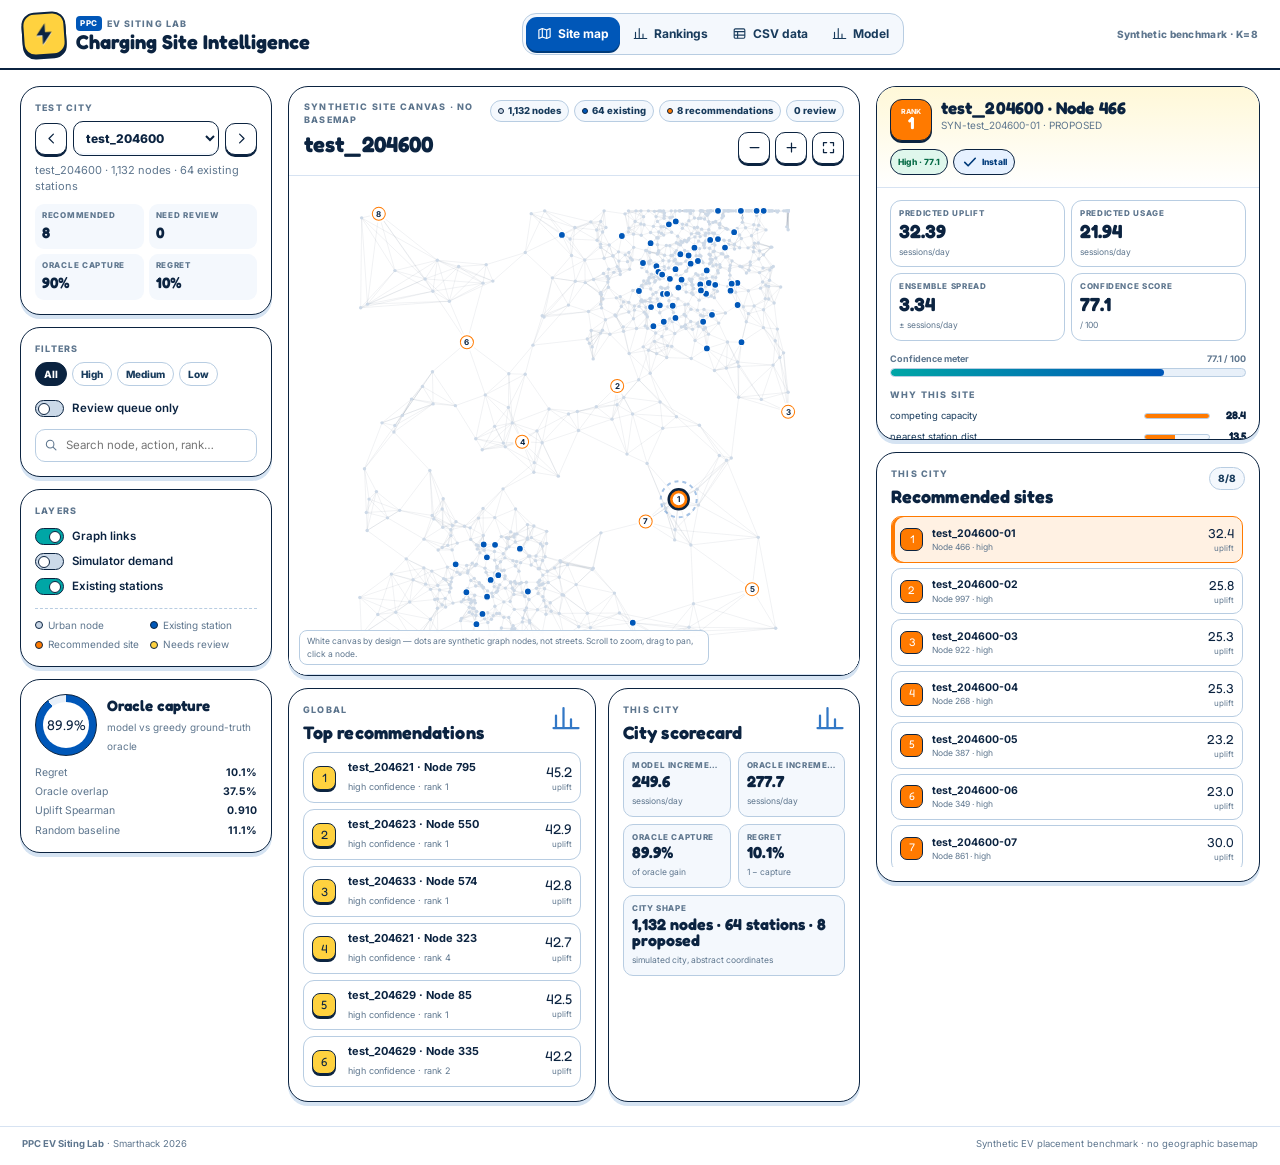
==== commit a2593636: "Start of frontend" ====
--- a/frontend/index.html
+++ b/frontend/index.html
@@ -3,8 +3,8 @@
 <head>
   <meta charset="utf-8" />
   <meta name="viewport" content="width=device-width, initial-scale=1" />
-  <title>PPC Charge Quest — EV Siting Lab</title>
-  <meta name="description" content="Tower-defense inspired UI for the synthetic EV charging placement benchmark." />
+  <title>PPC EV Siting Lab</title>
+  <meta name="description" content="White-canvas decision support UI for the synthetic EV charging placement benchmark." />
   <link rel="icon" href="favicon.svg" type="image/svg+xml" />
   <link rel="preconnect" href="https://fonts.googleapis.com" />
   <link rel="preconnect" href="https://fonts.gstatic.com" crossorigin />
@@ -15,47 +15,36 @@
   <svg class="svg-sprite" aria-hidden="true" focusable="false">
     <symbol id="i-bolt" viewBox="0 0 24 24"><path d="M13.2 2 4.8 13.1h5.7L10.4 22l8.8-11.6h-6.1L13.2 2Z" fill="currentColor"/></symbol>
     <symbol id="i-map" viewBox="0 0 24 24"><path d="M3 6.5 8.5 4l7 2.5L21 4v13.5L15.5 20l-7-2.5L3 20V6.5Z" fill="none" stroke="currentColor" stroke-width="1.8" stroke-linejoin="round"/><path d="M8.5 4v13.5M15.5 6.5V20" fill="none" stroke="currentColor" stroke-width="1.8"/></symbol>
-    <symbol id="i-trophy" viewBox="0 0 24 24"><path d="M7 4h10v4.5a5 5 0 0 1-10 0V4Z" fill="none" stroke="currentColor" stroke-width="1.8"/><path d="M7 5H4.5v2.5A3.5 3.5 0 0 0 8 11M17 5h2.5v2.5A3.5 3.5 0 0 1 16 11M12 13.5V18M8.5 21h7M9.5 18h5" fill="none" stroke="currentColor" stroke-width="1.8" stroke-linecap="round"/></symbol>
     <symbol id="i-table" viewBox="0 0 24 24"><rect x="3.5" y="4.5" width="17" height="15" rx="2" fill="none" stroke="currentColor" stroke-width="1.8"/><path d="M3.5 9h17M9 9v10.5M3.5 14.5h17" fill="none" stroke="currentColor" stroke-width="1.8"/></symbol>
     <symbol id="i-chart" viewBox="0 0 24 24"><path d="M4 20V10M10 20V4M16 20v-7M22 20H2" fill="none" stroke="currentColor" stroke-width="1.8" stroke-linecap="round"/></symbol>
     <symbol id="i-download" viewBox="0 0 24 24"><path d="M12 3v11m0 0 4-4m-4 4-4-4M4 20h16" fill="none" stroke="currentColor" stroke-width="1.8" stroke-linecap="round" stroke-linejoin="round"/></symbol>
     <symbol id="i-copy" viewBox="0 0 24 24"><rect x="8" y="8" width="11" height="11" rx="2" fill="none" stroke="currentColor" stroke-width="1.8"/><path d="M16 8V6a2 2 0 0 0-2-2H6a2 2 0 0 0-2 2v8a2 2 0 0 0 2 2h2" fill="none" stroke="currentColor" stroke-width="1.8"/></symbol>
     <symbol id="i-search" viewBox="0 0 24 24"><circle cx="10.5" cy="10.5" r="6.5" fill="none" stroke="currentColor" stroke-width="1.8"/><path d="m15.5 15.5 5 5" fill="none" stroke="currentColor" stroke-width="1.8" stroke-linecap="round"/></symbol>
-    <symbol id="i-close" viewBox="0 0 24 24"><path d="m6 6 12 12M18 6 6 18" fill="none" stroke="currentColor" stroke-width="2" stroke-linecap="round"/></symbol>
     <symbol id="i-plus" viewBox="0 0 24 24"><path d="M12 5v14M5 12h14" fill="none" stroke="currentColor" stroke-width="2" stroke-linecap="round"/></symbol>
     <symbol id="i-minus" viewBox="0 0 24 24"><path d="M5 12h14" fill="none" stroke="currentColor" stroke-width="2" stroke-linecap="round"/></symbol>
     <symbol id="i-fit" viewBox="0 0 24 24"><path d="M4 9V4h5M20 9V4h-5M4 15v5h5M20 15v5h-5" fill="none" stroke="currentColor" stroke-width="2" stroke-linecap="round" stroke-linejoin="round"/></symbol>
-    <symbol id="i-play" viewBox="0 0 24 24"><path d="m8 5 11 7-11 7V5Z" fill="currentColor"/></symbol>
-    <symbol id="i-pause" viewBox="0 0 24 24"><path d="M7 5h4v14H7zM13 5h4v14h-4z" fill="currentColor"/></symbol>
     <symbol id="i-check" viewBox="0 0 24 24"><path d="m5 12.5 4.5 4.5L19 7" fill="none" stroke="currentColor" stroke-width="2.2" stroke-linecap="round" stroke-linejoin="round"/></symbol>
     <symbol id="i-warning" viewBox="0 0 24 24"><path d="m12 3 9.5 17h-19L12 3Z" fill="none" stroke="currentColor" stroke-width="1.8" stroke-linejoin="round"/><path d="M12 9v5m0 3v.1" fill="none" stroke="currentColor" stroke-width="2" stroke-linecap="round"/></symbol>
-    <symbol id="i-banana" viewBox="0 0 24 24"><path d="M4.5 8c2.3 7 7.4 10.8 14.5 9.2-1.4 2.4-4.1 3.8-7 3.3C6.7 19.6 3 14.2 4.5 8Z" fill="currentColor"/><path d="M17.8 4.2c1.2 2.5 1.4 5 .7 7.3" fill="none" stroke="currentColor" stroke-width="2" stroke-linecap="round"/></symbol>
-    <symbol id="i-tower" viewBox="0 0 24 24"><path d="M8 21h8M9 21V9l3-5 3 5v12M7 9h10M10 13h4M10 17h4" fill="none" stroke="currentColor" stroke-width="1.8" stroke-linecap="round" stroke-linejoin="round"/></symbol>
     <symbol id="i-arrow-left" viewBox="0 0 24 24"><path d="M15 5 8 12l7 7" fill="none" stroke="currentColor" stroke-width="2" stroke-linecap="round" stroke-linejoin="round"/></symbol>
     <symbol id="i-arrow-right" viewBox="0 0 24 24"><path d="m9 5 7 7-7 7" fill="none" stroke="currentColor" stroke-width="2" stroke-linecap="round" stroke-linejoin="round"/></symbol>
-    <symbol id="i-spark" viewBox="0 0 24 24"><path d="m12 3 1.8 5.2L19 10l-5.2 1.8L12 17l-1.8-5.2L5 10l5.2-1.8L12 3Z" fill="currentColor"/></symbol>
   </svg>
 
   <div class="app">
     <header class="topbar">
-      <a class="brand" href="#view=map" data-view="map" aria-label="Charge Quest home">
+      <a class="brand" href="#view=map" data-view="map" aria-label="EV Siting Lab home">
         <span class="brand-mark"><svg class="icon"><use href="#i-bolt"></use></svg></span>
         <span class="brand-copy">
-          <span class="brand-kicker"><svg class="icon tiny"><use href="#i-banana"></use></svg><span class="ppc-chip">PPC</span> CHARGE QUEST</span>
-          <strong>EV Siting Lab</strong>
+          <span class="brand-kicker"><span class="ppc-chip">PPC</span> EV SITING LAB</span>
+          <strong>Charging Site Intelligence</strong>
         </span>
       </a>
       <nav class="tabs" aria-label="Views">
-        <button class="tab is-active" data-view="map"><svg class="icon"><use href="#i-map"></use></svg><span>Tower map</span></button>
-        <button class="tab" data-view="leaderboard"><svg class="icon"><use href="#i-trophy"></use></svg><span>Leaderboard</span></button>
-        <button class="tab" data-view="csv"><svg class="icon"><use href="#i-table"></use></svg><span>CSV intel</span></button>
+        <button class="tab is-active" data-view="map"><svg class="icon"><use href="#i-map"></use></svg><span>Site map</span></button>
+        <button class="tab" data-view="leaderboard"><svg class="icon"><use href="#i-chart"></use></svg><span>Rankings</span></button>
+        <button class="tab" data-view="csv"><svg class="icon"><use href="#i-table"></use></svg><span>CSV data</span></button>
         <button class="tab" data-view="model"><svg class="icon"><use href="#i-chart"></use></svg><span>Model</span></button>
       </nav>
-      <div class="top-actions">
-        <button class="btn ghost" id="planBtn"><svg class="icon"><use href="#i-check"></use></svg><span>Plan</span><span class="count" id="planCount">0</span></button>
-        <button class="btn ghost" id="tourBtn"><svg class="icon"><use href="#i-play"></use></svg><span>Auto tour</span></button>
-        <button class="btn primary" id="presentBtn"><svg class="icon"><use href="#i-spark"></use></svg><span>Present</span></button>
-      </div>
+      <div class="top-note">Synthetic benchmark · K=8</div>
     </header>
 
     <div class="shell">
@@ -98,29 +87,20 @@
           <div class="legend">
             <div><span class="dot dot-node"></span>Urban node</div>
             <div><span class="dot dot-station"></span>Existing station</div>
-            <div><span class="dot dot-tower"></span>Recommended tower</div>
+            <div><span class="dot dot-site"></span>Recommended site</div>
             <div><span class="dot dot-review"></span>Needs review</div>
           </div>
         </section>
 
         <section class="card pad scorecard" id="cityStats"></section>
-
-        <section class="card pad plan-card">
-          <div class="eyebrow">Deployment plan</div>
-          <p id="planSummary">No towers added yet.</p>
-          <div class="button-row">
-            <button class="btn primary small" id="openPlanBtn">Open plan</button>
-            <button class="btn ghost small" id="clearPlanBtn">Clear</button>
-          </div>
-        </section>
       </aside>
 
       <main class="main">
-        <section class="view is-active" id="view-map" aria-label="Tower map">
+        <section class="view is-active" id="view-map" aria-label="Site map">
           <div class="card map-card">
             <div class="map-head">
               <div>
-                <div class="eyebrow">Tower-defense canvas · no basemap</div>
+                <div class="eyebrow">Synthetic site canvas · no basemap</div>
                 <h2 id="mapTitle">Loading city…</h2>
               </div>
               <div class="map-head-right">
@@ -133,15 +113,15 @@
               </div>
             </div>
             <div class="map-wrap">
-              <canvas id="mapCanvas" tabindex="0" aria-label="Synthetic city node map with recommended charging stations"></canvas>
+              <canvas id="mapCanvas" tabindex="0" aria-label="Synthetic city node map with recommended charging sites"></canvas>
               <div class="map-note">White canvas by design — dots are synthetic graph nodes, not streets. Scroll to zoom, drag to pan, click a node.</div>
               <div class="map-tooltip" id="mapTooltip" hidden></div>
             </div>
           </div>
           <div class="bottom-grid">
             <section class="card pad">
-              <div class="section-head"><div><div class="eyebrow">Global</div><h2>Top deployments</h2></div><svg class="icon big-icon"><use href="#i-trophy"></use></svg></div>
-              <div class="top-list" id="topDeployments"></div>
+              <div class="section-head"><div><div class="eyebrow">Global</div><h2>Top recommendations</h2></div><svg class="icon big-icon"><use href="#i-chart"></use></svg></div>
+              <div class="top-list" id="topRecommendations"></div>
             </section>
             <section class="card pad">
               <div class="section-head"><div><div class="eyebrow">This city</div><h2>City scorecard</h2></div><svg class="icon big-icon"><use href="#i-chart"></use></svg></div>
@@ -150,10 +130,10 @@
           </div>
         </section>
 
-        <section class="view" id="view-leaderboard" aria-label="Leaderboard">
+        <section class="view" id="view-leaderboard" aria-label="Rankings">
           <div class="card view-card">
             <div class="view-head">
-              <div><div class="eyebrow">All 40 test cities</div><h2>Recommended tower leaderboard</h2><p>Ranked by predicted incremental sessions/day. Click any row to inspect it on the map.</p></div>
+              <div><div class="eyebrow">All 40 test cities</div><h2>Recommended site rankings</h2><p>Ranked by predicted incremental sessions/day. Select any row to inspect it on the map.</p></div>
               <div class="view-controls">
                 <div class="search-box compact"><svg class="icon"><use href="#i-search"></use></svg><input id="lbSearch" type="search" placeholder="Filter city or node…" /></div>
                 <select id="lbConfidence" class="select compact">
@@ -167,7 +147,7 @@
             </div>
             <div class="table-wrap">
               <table class="data-table" id="leaderboardTable">
-                <thead><tr><th>#</th><th>Tower</th><th>City</th><th>Node</th><th>Uplift</th><th>Usage</th><th>Confidence</th><th>Review</th><th></th></tr></thead>
+                <thead><tr><th>#</th><th>Site</th><th>City</th><th>Node</th><th>Uplift</th><th>Usage</th><th>Confidence</th><th>Review</th></tr></thead>
                 <tbody id="leaderboardBody"></tbody>
               </table>
             </div>
@@ -177,7 +157,7 @@
         <section class="view" id="view-csv" aria-label="CSV data">
           <div class="card view-card">
             <div class="view-head">
-              <div><div class="eyebrow">Actual artifact</div><h2>priority_sites.csv</h2><p>The exact agent output. Click a row to inspect the node, or download the original CSV.</p></div>
+              <div><div class="eyebrow">Source artifact</div><h2>priority_sites.csv</h2><p>The exact agent output. Select a row to inspect the node, or download the original CSV.</p></div>
               <div class="view-controls">
                 <div class="search-box compact"><svg class="icon"><use href="#i-search"></use></svg><input id="csvSearch" type="search" placeholder="Filter CSV rows…" /></div>
                 <a class="btn primary small" href="data/priority_sites.csv" download><svg class="icon"><use href="#i-download"></use></svg><span>Download CSV</span></a>
@@ -205,7 +185,7 @@
               <div class="eyebrow">Placement vs baselines</div>
               <h3>Share of oracle incremental utility</h3>
               <div class="bar-list" id="baselineBars"></div>
-              <div class="callout"><svg class="icon"><use href="#i-spark"></use></svg><span>OOD test: <strong>88.4%</strong> of oracle. The model is not tuned on test cities.</span></div>
+              <div class="callout"><svg class="icon"><use href="#i-bolt"></use></svg><span>OOD test: <strong>88.4%</strong> of oracle. The model is not tuned on test cities.</span></div>
             </section>
             <section class="card pad">
               <div class="eyebrow">Feature importance</div>
@@ -213,7 +193,7 @@
               <div class="bar-list feature-bars" id="featureBars"></div>
             </section>
             <section class="card pad">
-              <div class="eyebrow">How a tower is chosen</div>
+              <div class="eyebrow">How a site is selected</div>
               <h3>Three steps, one measurable objective</h3>
               <div class="steps" id="modelSteps"></div>
             </section>
@@ -235,42 +215,30 @@
       <aside class="rail right-rail">
         <section class="card details-card">
           <div id="detailsEmpty" class="details-empty">
-            <div class="empty-icon"><svg class="icon"><use href="#i-tower"></use></svg></div>
-            <h2>Pick a tower</h2>
-            <p>Click an orange recommendation on the white canvas, or choose one from the recommended list below.</p>
-            <div class="hint-row"><span class="key">←</span><span class="key">→</span><span>cycle towers</span></div>
+            <div class="empty-icon"><svg class="icon"><use href="#i-map"></use></svg></div>
+            <h2>Select a site</h2>
+            <p>Click an orange recommendation on the white canvas, or choose one from the list below.</p>
+            <div class="hint-row"><span class="key">←</span><span class="key">→</span><span>cycle recommendations</span></div>
           </div>
           <div id="detailsContent" hidden></div>
         </section>
         <section class="card pad city-actions-card">
-          <div class="section-head"><div><div class="eyebrow">This city</div><h3>Recommended towers</h3></div><span class="pill" id="cityActionCount">0</span></div>
+          <div class="section-head"><div><div class="eyebrow">This city</div><h3>Recommended sites</h3></div><span class="pill" id="cityActionCount">0</span></div>
           <div id="cityActionList" class="city-action-list"></div>
         </section>
       </aside>
     </div>
 
     <footer class="footer">
-      <span><strong>Charge Quest</strong> · PPC × Smarthack 2026</span>
+      <span><strong>PPC EV Siting Lab</strong> · Smarthack 2026</span>
       <span>Synthetic EV placement benchmark · no geographic basemap</span>
     </footer>
   </div>
 
-  <div class="modal-backdrop" id="planModal" hidden>
-    <div class="modal card" role="dialog" aria-modal="true" aria-labelledby="planTitle">
-      <div class="modal-head">
-        <div><div class="eyebrow">Deployment sheet</div><h2 id="planTitle">Your plan</h2></div>
-        <button class="icon-btn" id="closePlanBtn" aria-label="Close plan"><svg class="icon"><use href="#i-close"></use></svg></button>
-      </div>
-      <div class="modal-body" id="planList"></div>
-      <div class="modal-foot">
-        <button class="btn ghost small" id="copyPlanBtn"><svg class="icon"><use href="#i-copy"></use></svg><span>Copy</span></button>
-        <button class="btn primary small" id="downloadPlanBtn"><svg class="icon"><use href="#i-download"></use></svg><span>Download plan CSV</span></button>
-      </div>
-    </div>
-  </div>
-
   <div class="toast" id="toast" role="status" aria-live="polite"></div>
 
   <script src="app.js" defer></script>
 </body>
 </html>
+
+
--- a/frontend/styles.css
+++ b/frontend/styles.css
@@ -8,8 +8,8 @@
   --teal: #00a6a6;
   --orange: #ff7a00;
   --orange-soft: #fff1e3;
-  --banana: #ffd23f;
-  --banana-soft: #fff8d8;
+  --gold: #ffd23f;
+  --gold-soft: #fff8d8;
   --red: #e23c4a;
   --white: #ffffff;
   --mist: #f4f8fd;
@@ -60,7 +60,7 @@
 .brand { display: flex; align-items: center; gap: 10px; text-decoration: none; color: var(--ink); min-width: 238px; }
 .brand-mark {
   width: 44px; height: 44px; border-radius: 13px;
-  background: var(--banana);
+  background: var(--gold);
   border: 2px solid var(--ink);
   box-shadow: 0 3px 0 var(--ink);
   display: grid; place-items: center;
@@ -95,7 +95,7 @@
 .tab .icon { width: 15px; height: 15px; }
 .tab:hover { background: #fff; }
 .tab.is-active { background: var(--ppc); color: #fff; box-shadow: 0 2px 0 var(--ppc-deep); }
-.top-actions { display: flex; align-items: center; gap: 7px; }
+.top-note { font-size: 10px; font-weight: 800; letter-spacing: .03em; color: var(--muted); white-space: nowrap; }
 .btn {
   border: 1.5px solid var(--ink);
   border-radius: 12px;
@@ -115,7 +115,7 @@
 .btn.ghost { background: #fff; }
 .btn.small { padding: 7px 10px; font-size: 10.5px; border-radius: 10px; }
 .btn .count {
-  background: var(--banana); color: var(--ink);
+  background: var(--gold); color: var(--ink);
   border: 1px solid var(--ink); border-radius: 7px;
   padding: 0 5px; font-size: 9px; line-height: 15px;
 }
@@ -126,7 +126,7 @@
   box-shadow: 0 2px 0 var(--ink);
   color: var(--ink);
 }
-.icon-btn:hover { background: var(--banana-soft); }
+.icon-btn:hover { background: var(--gold-soft); }
 .icon-btn:active { transform: translateY(1px); box-shadow: 0 1px 0 var(--ink); }
 .icon-btn .icon { width: 15px; height: 15px; }
 
@@ -173,7 +173,7 @@
   white-space: nowrap;
 }
 .muted { color: var(--muted); }
-.highlight { color: var(--ppc); background: linear-gradient(transparent 68%, var(--banana) 68%); padding: 0 2px; }
+.highlight { color: var(--ppc); background: linear-gradient(transparent 68%, var(--gold) 68%); padding: 0 2px; }
 
 /* ---------------------------------------------------------------- city + filters */
 .city-card { position: relative; }
@@ -235,8 +235,8 @@
 .dot { width: 8px; height: 8px; border-radius: 50%; display: inline-block; border: 1px solid var(--ink); flex: none; }
 .dot-node { background: #c7d5e5; }
 .dot-station { background: var(--ppc); }
-.dot-tower { background: var(--orange); }
-.dot-review { background: var(--banana); }
+.dot-site { background: var(--orange); }
+.dot-review { background: var(--gold); }
 
 /* ---------------------------------------------------------------- scorecard */
 .scorecard .score-top { display: flex; align-items: center; gap: 10px; }
@@ -255,8 +255,6 @@
 .score-rows { display: grid; gap: 4px; margin-top: 9px; }
 .score-row { display: flex; justify-content: space-between; gap: 8px; font-size: 10.5px; color: var(--muted); }
 .score-row strong { color: var(--ink); }
-.plan-card p { font-size: 11px; color: var(--muted); margin: 3px 0 9px; }
-.button-row { display: flex; gap: 6px; flex-wrap: wrap; }
 
 /* ---------------------------------------------------------------- map */
 .map-card { display: flex; flex-direction: column; overflow: hidden; min-height: calc(100vh - 310px); }
@@ -306,8 +304,8 @@
   padding: 7px 8px; border: 1.2px solid var(--line-strong); border-radius: 11px;
   background: #fff; text-align: left; cursor: pointer;
 }
-.top-item:hover { border-color: var(--ink); background: var(--banana-soft); }
-.top-rank { width: 24px; height: 24px; border-radius: 8px; background: var(--banana); border: 1.5px solid var(--ink); display: grid; place-items: center; font-family: var(--font-display); font-size: 12px; box-shadow: 0 2px 0 var(--ink); }
+.top-item:hover { border-color: var(--ink); background: var(--gold-soft); }
+.top-rank { width: 24px; height: 24px; border-radius: 8px; background: var(--gold); border: 1.5px solid var(--ink); display: grid; place-items: center; font-family: var(--font-display); font-size: 12px; box-shadow: 0 2px 0 var(--ink); }
 .top-item strong { display: block; font-size: 11px; white-space: nowrap; overflow: hidden; text-overflow: ellipsis; }
 .top-item small { color: var(--muted); font-size: 9px; }
 .top-value { text-align: right; font-family: var(--font-display); font-size: 14px; }
@@ -323,25 +321,25 @@
 /* ---------------------------------------------------------------- right details */
 .details-card { overflow: hidden; min-width: 0; }
 .details-empty { padding: 22px 18px; text-align: center; }
-.empty-icon { width: 50px; height: 50px; border-radius: 15px; background: var(--banana); border: 1.5px solid var(--ink); display: grid; place-items: center; margin: 0 auto 10px; box-shadow: 0 3px 0 var(--ink); }
+.empty-icon { width: 50px; height: 50px; border-radius: 15px; background: var(--gold); border: 1.5px solid var(--ink); display: grid; place-items: center; margin: 0 auto 10px; box-shadow: 0 3px 0 var(--ink); }
 .empty-icon .icon { width: 27px; height: 27px; }
 .details-empty h2 { font-size: 20px; margin-bottom: 5px; }
 .details-empty p { font-size: 11.5px; color: var(--muted); max-width: 280px; margin: 0 auto; }
 .hint-row { margin-top: 10px; display: flex; align-items: center; justify-content: center; gap: 4px; font-size: 9px; color: var(--muted); }
 .key { border: 1px solid var(--line-strong); border-bottom-width: 2px; border-radius: 5px; padding: 1px 5px; background: #fff; font-size: 9px; }
-.details-top { padding: 12px 13px; background: linear-gradient(180deg, var(--banana-soft), #fff); border-bottom: 1.5px solid var(--line); min-width: 0; }
+.details-top { padding: 12px 13px; background: linear-gradient(180deg, var(--gold-soft), #fff); border-bottom: 1.5px solid var(--line); min-width: 0; }
 .details-head { display: flex; gap: 9px; align-items: flex-start; min-width: 0; }
-.rank-shield {
-  width: 40px; height: 46px; flex: none;
-  clip-path: polygon(50% 0, 100% 14%, 92% 78%, 50% 100%, 8% 78%, 0 14%);
+.rank-badge {
+  width: 42px; height: 42px; flex: none;
+  border-radius: 12px;
   background: var(--orange); color: #fff;
   display: flex; flex-direction: column; align-items: center; justify-content: center;
-  font-family: var(--font-display); line-height: .9;
-  border: 2px solid var(--ink);
-  filter: drop-shadow(0 2px 0 var(--ink));
-}
-.rank-shield small { font-family: var(--font-body); font-size: 7px; font-weight: 800; text-transform: uppercase; opacity: .9; }
-.rank-shield strong { font-size: 18px; }
+  font-family: var(--font-display); line-height: .95;
+  border: 1.5px solid var(--ink);
+  box-shadow: 0 2px 0 var(--ink);
+}
+.rank-badge small { font-family: var(--font-body); font-size: 7px; font-weight: 800; text-transform: uppercase; opacity: .9; }
+.rank-badge strong { font-size: 17px; }
 .details-title { min-width: 0; flex: 1; }
 .details-title h2 { font-size: 17px; word-break: break-word; }
 .details-title .sub { color: var(--muted); font-size: 10px; margin-top: 1px; }
@@ -349,7 +347,7 @@
 .badge-row { display: flex; gap: 5px; flex-wrap: wrap; margin-top: 8px; }
 .badge { display: inline-flex; align-items: center; gap: 3px; border-radius: 999px; padding: 3px 7px; font-size: 8.5px; font-weight: 800; border: 1px solid var(--ink); letter-spacing: .02em; }
 .badge.high { background: #dff7ec; color: #066b46; }
-.badge.medium { background: var(--banana); color: var(--ink); }
+.badge.medium { background: var(--gold); color: var(--ink); }
 .badge.low { background: #ffe1e4; color: #9b1827; }
 .badge.review { background: var(--orange-soft); color: #934400; }
 .badge.install { background: #e6f1ff; color: var(--ppc-deep); }
@@ -390,7 +388,7 @@
   padding: 7px 8px; display: grid; grid-template-columns: 25px minmax(0,1fr) auto; gap: 7px;
   align-items: center; text-align: left; width: 100%;
 }
-.action-item:hover { border-color: var(--ink); background: var(--banana-soft); }
+.action-item:hover { border-color: var(--ink); background: var(--gold-soft); }
 .action-item.is-selected { border-color: var(--orange); background: var(--orange-soft); box-shadow: inset 3px 0 0 var(--orange); }
 .action-rank { width: 23px; height: 23px; border-radius: 7px; background: var(--orange); color: #fff; border: 1px solid var(--ink); display: grid; place-items: center; font-family: var(--font-display); font-size: 11px; }
 .action-item strong { display: block; font-size: 10.5px; }
@@ -412,7 +410,7 @@
   padding: 7px 8px; font-size: 11px; font-weight: 700;
 }
 .select.compact { padding: 6px 7px; }
-.table-hint { display: flex; align-items: center; gap: 5px; padding: 6px 18px; background: var(--banana-soft); border-bottom: 1px solid var(--line); color: #7a5a00; font-size: 9px; font-weight: 700; }
+.table-hint { display: flex; align-items: center; gap: 5px; padding: 6px 18px; background: var(--gold-soft); border-bottom: 1px solid var(--line); color: #7a5a00; font-size: 9px; font-weight: 700; }
 .table-hint .icon { width: 12px; height: 12px; }
 .table-wrap { overflow: auto; max-height: 620px; }
 .table-wrap.tall { max-height: calc(100vh - 330px); min-height: 420px; }
@@ -427,7 +425,7 @@
 }
 .data-table tbody td { padding: 8px 9px; border-bottom: 1px solid var(--line); vertical-align: middle; }
 .data-table tbody tr { cursor: pointer; }
-.data-table tbody tr:hover { background: var(--banana-soft); }
+.data-table tbody tr:hover { background: var(--gold-soft); }
 .data-table tbody tr.is-selected { background: var(--orange-soft); }
 .data-table .num { font-variant-numeric: tabular-nums; font-weight: 700; }
 .data-table .city-cell { font-weight: 800; white-space: nowrap; }
@@ -435,7 +433,7 @@
 .data-table .mini-bar { width: 56px; height: 5px; background: #e8f0f9; border-radius: 999px; overflow: hidden; display: inline-block; vertical-align: middle; margin-right: 4px; }
 .data-table .mini-bar i { display: block; height: 100%; background: var(--orange); }
 .data-table .row-btn { border: 1px solid var(--line-strong); background: #fff; border-radius: 7px; width: 24px; height: 24px; display: inline-grid; place-items: center; }
-.data-table .row-btn:hover { background: var(--banana); border-color: var(--ink); }
+.data-table .row-btn:hover { background: var(--gold); border-color: var(--ink); }
 .csv-table { font-size: 8.5px; }
 .csv-table thead th { white-space: nowrap; padding: 6px 7px; }
 .csv-table tbody td { white-space: nowrap; max-width: 190px; overflow: hidden; text-overflow: ellipsis; padding: 5px 7px; }
@@ -468,7 +466,7 @@
 .callout .icon { width: 16px; height: 16px; color: var(--orange); }
 .steps { display: grid; gap: 7px; margin-top: 10px; }
 .step { display: grid; grid-template-columns: 27px 1fr; gap: 8px; align-items: start; border: 1px solid var(--line-strong); border-radius: 11px; padding: 8px; background: #fff; }
-.step-num { width: 25px; height: 25px; border-radius: 8px; background: var(--banana); border: 1.5px solid var(--ink); display: grid; place-items: center; font-family: var(--font-display); font-size: 13px; box-shadow: 0 2px 0 var(--ink); }
+.step-num { width: 25px; height: 25px; border-radius: 8px; background: var(--gold); border: 1.5px solid var(--ink); display: grid; place-items: center; font-family: var(--font-display); font-size: 13px; box-shadow: 0 2px 0 var(--ink); }
 .step strong { display: block; font-size: 11px; }
 .step span { display: block; color: var(--muted); font-size: 10px; }
 .scope-card p { color: var(--muted); font-size: 11.5px; }
@@ -480,7 +478,7 @@
   border: 1px solid var(--line-strong); border-radius: 9px; padding: 6px 7px; background: #fff;
   text-align: left; display: grid; gap: 1px;
 }
-.city-tile:hover { border-color: var(--ink); background: var(--banana-soft); }
+.city-tile:hover { border-color: var(--ink); background: var(--gold-soft); }
 .city-tile strong { font-size: 8.5px; white-space: nowrap; overflow: hidden; text-overflow: ellipsis; }
 .city-tile span { font-family: var(--font-display); font-size: 14px; color: var(--ppc); }
 .city-tile small { font-size: 7.5px; color: var(--muted); }
@@ -490,23 +488,7 @@
 /* ---------------------------------------------------------------- footer */
 .footer { display: flex; justify-content: space-between; gap: 10px; padding: 10px 22px 14px; color: var(--muted); font-size: 9.5px; border-top: 1px solid var(--line); }
 
-/* ---------------------------------------------------------------- modal / toast */
-.modal-backdrop {
-  position: fixed; inset: 0; z-index: 100;
-  background: rgba(11, 35, 64, .28);
-  display: grid; place-items: center; padding: 18px;
-}
-.modal-backdrop[hidden] { display: none; }
-.modal { width: min(620px, 96vw); max-height: 85vh; display: flex; flex-direction: column; box-shadow: 0 8px 0 var(--ink); }
-.modal-head { display: flex; justify-content: space-between; align-items: flex-start; padding: 14px 16px; border-bottom: 1.5px solid var(--line); }
-.modal-head h2 { font-size: 22px; }
-.modal-body { overflow: auto; padding: 12px 16px; display: grid; gap: 6px; }
-.modal-foot { display: flex; justify-content: flex-end; gap: 7px; padding: 11px 16px; border-top: 1.5px solid var(--line); }
-.plan-item { display: grid; grid-template-columns: 30px 1fr auto auto; gap: 8px; align-items: center; border: 1px solid var(--line-strong); border-radius: 9px; padding: 7px 8px; }
-.plan-item strong { display: block; font-size: 10.5px; }
-.plan-item small { color: var(--muted); font-size: 8.5px; }
-.plan-item .plan-val { font-family: var(--font-display); font-size: 13px; text-align: right; }
-.plan-empty { color: var(--muted); text-align: center; padding: 20px; font-size: 11.5px; }
+/* ---------------------------------------------------------------- toast */
 .toast {
   position: fixed; left: 50%; bottom: 20px; transform: translateX(-50%) translateY(20px);
   background: var(--ink); color: #fff; border: 1.5px solid #fff; border-radius: 10px;
@@ -516,16 +498,6 @@
 }
 .toast.show { opacity: 1; transform: translateX(-50%) translateY(0); }
 
-/* ---------------------------------------------------------------- presentation */
-body.presenting .topbar .tabs,
-body.presenting .left-rail,
-body.presenting .bottom-grid,
-body.presenting .footer { display: none; }
-body.presenting .shell { grid-template-columns: minmax(0, 1fr) 410px; padding-top: 10px; }
-body.presenting .map-card { min-height: calc(100vh - 116px); }
-body.presenting .right-rail { max-height: calc(100vh - 118px); top: 80px; }
-body.presenting .topbar { border-bottom-width: 2px; }
-
 /* ---------------------------------------------------------------- responsive */
 @media (max-width: 1250px) {
   .shell { grid-template-columns: 232px minmax(0, 1fr) 350px; gap: 12px; padding-left: 14px; padding-right: 14px; }
@@ -541,14 +513,14 @@
 @media (max-width: 820px) {
   .topbar { flex-wrap: wrap; gap: 9px; }
   .brand { min-width: 0; flex: 1; }
-  .top-actions { order: 2; }
+  .top-note { order: 2; font-size: 9px; }
   .tabs { order: 3; width: 100%; overflow: auto; justify-content: flex-start; }
   .tabs .tab span { display: inline; }
   .shell { grid-template-columns: 1fr; padding: 10px; }
   .main { order: 1; }
   .left-rail { order: 2; display: grid; grid-template-columns: 1fr 1fr; align-items: start; }
   .right-rail { order: 3; grid-template-columns: 1fr; }
-  .left-rail .plan-card, .left-rail .scorecard { grid-column: 1 / -1; }
+  .left-rail .scorecard { grid-column: 1 / -1; }
   .map-card { min-height: 540px; }
   .map-head { flex-direction: column; }
   .map-head-right { width: 100%; justify-content: space-between; }
@@ -560,8 +532,7 @@
 }
 @media (max-width: 520px) {
   .left-rail { grid-template-columns: 1fr; }
-  .top-actions .btn span { display: none; }
-  .top-actions .btn .count { display: inline; }
+  .top-note { display: none; }
   .brand-copy strong { font-size: 17px; }
   .map-head h2 { font-size: 19px; }
   .map-wrap { min-height: 420px; }
@@ -570,3 +541,5 @@
   .model-grid { gap: 8px; }
   .city-mosaic { grid-template-columns: repeat(auto-fill, minmax(85px, 1fr)); }
 }
+
+
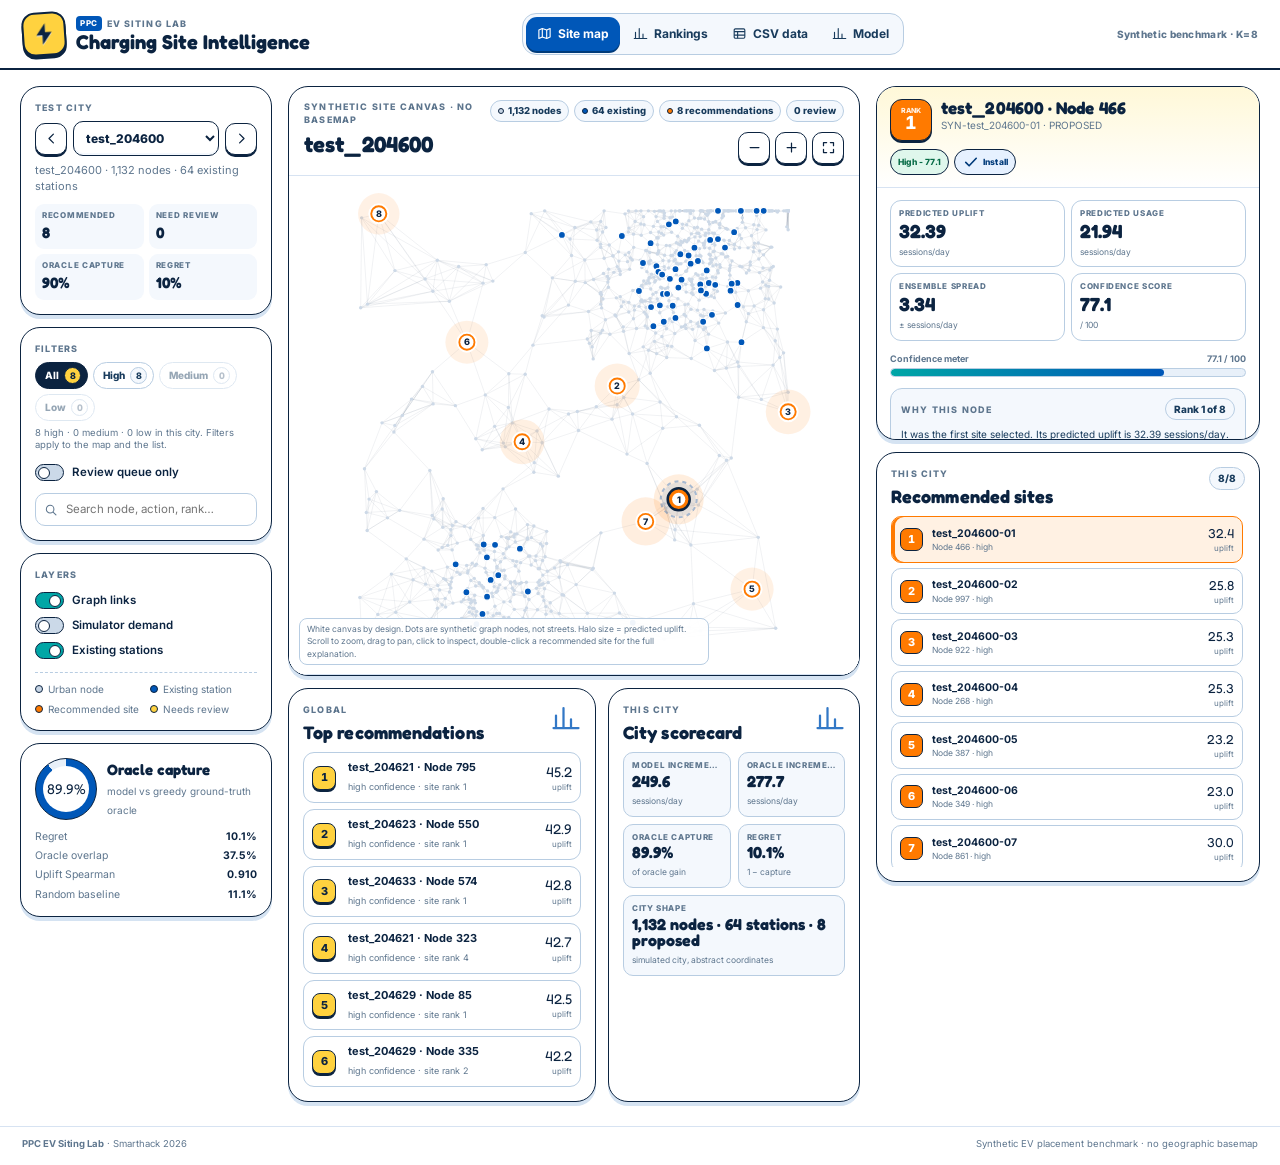
==== commit 856afc9e: "fixed map zoom in zoom out bug and added node factor" ====
--- a/frontend/index.html
+++ b/frontend/index.html
@@ -63,11 +63,12 @@
         <section class="card pad">
           <div class="eyebrow">Filters</div>
           <div class="chip-row" id="confidenceFilters" role="group" aria-label="Confidence filter">
-            <button class="chip is-active" data-confidence="all">All</button>
-            <button class="chip" data-confidence="high">High</button>
-            <button class="chip" data-confidence="medium">Medium</button>
-            <button class="chip" data-confidence="low">Low</button>
-          </div>
+            <button class="chip is-active" data-confidence="all" aria-pressed="true"><span>All</span><b>0</b></button>
+            <button class="chip" data-confidence="high" aria-pressed="false"><span>High</span><b>0</b></button>
+            <button class="chip" data-confidence="medium" aria-pressed="false"><span>Medium</span><b>0</b></button>
+            <button class="chip" data-confidence="low" aria-pressed="false"><span>Low</span><b>0</b></button>
+          </div>
+          <div class="filter-hint" id="filterHint">Filters apply to the map and the recommended-sites list.</div>
           <label class="switch-row">
             <input type="checkbox" id="reviewOnly" />
             <span class="switch"></span>
@@ -114,7 +115,7 @@
             </div>
             <div class="map-wrap">
               <canvas id="mapCanvas" tabindex="0" aria-label="Synthetic city node map with recommended charging sites"></canvas>
-              <div class="map-note">White canvas by design — dots are synthetic graph nodes, not streets. Scroll to zoom, drag to pan, click a node.</div>
+              <div class="map-note">White canvas by design. Dots are synthetic graph nodes, not streets. Halo size = predicted uplift. Scroll to zoom, drag to pan, click to inspect, double-click a recommended site for the full explanation.</div>
               <div class="map-tooltip" id="mapTooltip" hidden></div>
             </div>
           </div>
@@ -218,6 +219,7 @@
             <div class="empty-icon"><svg class="icon"><use href="#i-map"></use></svg></div>
             <h2>Select a site</h2>
             <p>Click an orange recommendation on the white canvas, or choose one from the list below.</p>
+            <p class="empty-filter" id="emptyFilterNote" hidden>No sites match the current filters.</p>
             <div class="hint-row"><span class="key">←</span><span class="key">→</span><span>cycle recommendations</span></div>
           </div>
           <div id="detailsContent" hidden></div>
@@ -235,6 +237,19 @@
     </footer>
   </div>
 
+  <div class="why-backdrop" id="whyModal" hidden>
+    <div class="why-modal card" role="dialog" aria-modal="true" aria-labelledby="whyTitle">
+      <div class="why-modal-head">
+        <div>
+          <div class="eyebrow">Decision trace</div>
+          <h2 id="whyTitle">Why this node?</h2>
+        </div>
+        <button class="btn ghost small" id="closeWhyBtn" type="button">Close</button>
+      </div>
+      <div class="why-modal-body" id="whyContent"></div>
+    </div>
+  </div>
+
   <div class="toast" id="toast" role="status" aria-live="polite"></div>
 
   <script src="app.js" defer></script>
--- a/frontend/styles.css
+++ b/frontend/styles.css
@@ -191,14 +191,27 @@
 .mini-stat span { display: block; font-size: 8px; text-transform: uppercase; letter-spacing: .09em; color: var(--muted); font-weight: 800; }
 .mini-stat strong { font-family: var(--font-display); font-size: 15px; }
 
-.chip-row { display: flex; gap: 5px; flex-wrap: wrap; margin-bottom: 10px; }
+.chip-row { display: flex; gap: 5px; flex-wrap: wrap; margin-bottom: 6px; }
 .chip {
   border: 1.2px solid var(--line-strong); background: #fff;
-  border-radius: 999px; padding: 4px 8px;
+  border-radius: 999px; padding: 4px 6px 4px 9px;
   font-size: 10px; font-weight: 800; color: var(--ink-2);
+  display: inline-flex; align-items: center; gap: 5px;
+}
+.chip b {
+  min-width: 17px; height: 17px; padding: 0 4px;
+  border-radius: 999px; background: var(--mist); color: var(--ink-2);
+  border: 1px solid var(--line-strong);
+  display: inline-grid; place-items: center;
+  font-family: var(--font-body); font-size: 9px; font-weight: 800;
+  font-variant-numeric: tabular-nums; line-height: 1;
 }
 .chip.is-active { background: var(--ink); border-color: var(--ink); color: #fff; }
+.chip.is-active b { background: var(--gold); border-color: var(--ink); color: var(--ink); }
 .chip:hover { border-color: var(--ink); }
+.chip.is-empty { opacity: .45; }
+.chip.is-empty b { background: #fff; color: var(--muted); }
+.filter-hint { font-size: 9.5px; color: var(--muted); margin: 0 0 8px; line-height: 1.35; }
 
 .switch-row { display: flex; align-items: center; gap: 8px; cursor: pointer; font-size: 11.5px; font-weight: 600; padding: 4px 0; }
 .switch-row.compact { font-size: 10px; gap: 5px; padding: 0; white-space: nowrap; }
@@ -264,6 +277,7 @@
 .map-kpis { display: flex; gap: 5px; flex-wrap: wrap; justify-content: flex-end; }
 .map-kpi { display: inline-flex; align-items: center; gap: 4px; border: 1px solid var(--line-strong); border-radius: 999px; padding: 3px 7px; font-size: 9.5px; font-weight: 800; color: var(--ink-2); background: var(--mist); white-space: nowrap; }
 .map-kpi .dot { width: 6px; height: 6px; }
+.map-kpi.is-filtered { border-color: var(--orange); background: var(--orange-soft); color: #934400; }
 .map-controls { display: flex; gap: 5px; }
 .map-wrap {
   position: relative;
@@ -293,6 +307,8 @@
   white-space: nowrap;
 }
 .map-tooltip strong { display: block; font-size: 10.5px; }
+.map-tooltip .tip-driver { display: block; margin-top: 3px; max-width: 270px; white-space: normal; color: #ffd23f; font-size: 8.5px; line-height: 1.3; }
+.map-tooltip .tip-hint { display: block; margin-top: 3px; color: #a9bfd4; font-size: 8px; }
 .map-legend { position: absolute; right: 10px; bottom: 9px; background: rgba(255,255,255,.94); border: 1px solid var(--line-strong); border-radius: 9px; padding: 5px 7px; display: flex; gap: 8px; font-size: 8.5px; color: var(--muted); pointer-events: none; }
 .map-legend span { display: inline-flex; align-items: center; gap: 3px; }
 
@@ -305,7 +321,7 @@
   background: #fff; text-align: left; cursor: pointer;
 }
 .top-item:hover { border-color: var(--ink); background: var(--gold-soft); }
-.top-rank { width: 24px; height: 24px; border-radius: 8px; background: var(--gold); border: 1.5px solid var(--ink); display: grid; place-items: center; font-family: var(--font-display); font-size: 12px; box-shadow: 0 2px 0 var(--ink); }
+.top-rank { width: 24px; height: 24px; border-radius: 8px; background: var(--gold); border: 1.5px solid var(--ink); display: grid; place-items: center; font-family: var(--font-body); font-size: 11px; font-weight: 800; font-variant-numeric: tabular-nums; line-height: 1; padding: 0; box-shadow: 0 2px 0 var(--ink); }
 .top-item strong { display: block; font-size: 11px; white-space: nowrap; overflow: hidden; text-overflow: ellipsis; }
 .top-item small { color: var(--muted); font-size: 9px; }
 .top-value { text-align: right; font-family: var(--font-display); font-size: 14px; }
@@ -339,7 +355,7 @@
   box-shadow: 0 2px 0 var(--ink);
 }
 .rank-badge small { font-family: var(--font-body); font-size: 7px; font-weight: 800; text-transform: uppercase; opacity: .9; }
-.rank-badge strong { font-size: 17px; }
+.rank-badge strong { font-family: var(--font-body); font-size: 18px; font-weight: 800; line-height: 1; font-variant-numeric: tabular-nums; }
 .details-title { min-width: 0; flex: 1; }
 .details-title h2 { font-size: 17px; word-break: break-word; }
 .details-title .sub { color: var(--muted); font-size: 10px; margin-top: 1px; }
@@ -368,14 +384,23 @@
 .review-alert { display: flex; gap: 7px; border: 1px dashed var(--orange); background: var(--orange-soft); border-radius: 10px; padding: 7px 8px; font-size: 10px; color: #7a3d00; }
 .review-alert .icon { width: 14px; height: 14px; flex: none; margin-top: 1px; }
 .why-list { display: grid; gap: 5px; }
-.why-row { display: grid; grid-template-columns: minmax(0, 1fr) 66px 30px; gap: 6px; align-items: center; font-size: 9.5px; }
-.why-row .feat { overflow: hidden; text-overflow: ellipsis; white-space: nowrap; color: var(--ink-2); min-width: 0; }
+.why-row { display: grid; grid-template-columns: minmax(0, 1fr) 64px 36px; gap: 6px; align-items: center; font-size: 9.5px; padding: 2px 0; }
+.why-row .feat { overflow: hidden; color: var(--ink-2); min-width: 0; }
+.why-row .feat strong { display: block; font-size: 9.5px; font-weight: 700; overflow: hidden; text-overflow: ellipsis; white-space: nowrap; }
+.why-row .feat small { display: block; font-size: 7.8px; color: var(--muted); overflow: hidden; text-overflow: ellipsis; white-space: nowrap; margin-top: 1px; }
 .why-row .bar { height: 6px; border-radius: 999px; background: var(--mist); border: 1px solid var(--line-strong); overflow: hidden; width: 100%; }
 .why-row .bar i { display: block; height: 100%; background: var(--orange); }
-.why-row b { text-align: right; font-family: var(--font-display); font-size: 11px; }
+.why-row b { text-align: right; font-family: var(--font-display); font-size: 10.5px; color: #b34d00; }
+.why-detail { border: 1px solid var(--line-strong); border-radius: 12px; background: var(--mist); padding: 9px 10px; display: grid; gap: 7px; }
+.why-detail-head { display: flex; justify-content: space-between; align-items: center; gap: 6px; }
+.why-detail-head .eyebrow { margin-bottom: 0; }
+.why-detail-copy { font-size: 10px; line-height: 1.4; color: var(--ink-2); }
+.why-detail-note { font-size: 8px; line-height: 1.35; color: var(--muted); }
+.why-detail .btn { justify-self: start; }
 .csv-block { background: var(--ink); color: #e9f3ff; border-radius: 10px; padding: 8px; font-family: "Cascadia Code", Consolas, monospace; font-size: 8px; line-height: 1.4; overflow: auto; max-height: 132px; white-space: pre-wrap; word-break: break-word; }
 .details-actions { display: flex; gap: 6px; flex-wrap: wrap; }
 .details-actions .btn { flex: 1; justify-content: center; min-width: 0; }
+.details-hint { font-size: 9.5px; color: var(--muted); line-height: 1.35; }
 .station-panel { padding: 16px; display: grid; gap: 8px; }
 .station-panel h2 { font-size: 18px; }
 .station-panel p { font-size: 11px; color: var(--muted); }
@@ -390,7 +415,7 @@
 }
 .action-item:hover { border-color: var(--ink); background: var(--gold-soft); }
 .action-item.is-selected { border-color: var(--orange); background: var(--orange-soft); box-shadow: inset 3px 0 0 var(--orange); }
-.action-rank { width: 23px; height: 23px; border-radius: 7px; background: var(--orange); color: #fff; border: 1px solid var(--ink); display: grid; place-items: center; font-family: var(--font-display); font-size: 11px; }
+.action-rank { width: 23px; height: 23px; border-radius: 7px; background: var(--orange); color: #fff; border: 1px solid var(--ink); display: grid; place-items: center; font-family: var(--font-body); font-size: 11px; font-weight: 800; font-variant-numeric: tabular-nums; line-height: 1; padding: 0; }
 .action-item strong { display: block; font-size: 10.5px; }
 .action-item small { display: block; color: var(--muted); font-size: 8.5px; }
 .action-value { text-align: right; font-family: var(--font-display); font-size: 13px; }
@@ -427,6 +452,8 @@
 .data-table tbody tr { cursor: pointer; }
 .data-table tbody tr:hover { background: var(--gold-soft); }
 .data-table tbody tr.is-selected { background: var(--orange-soft); }
+.data-table tbody tr.is-highlighted { background: var(--gold-soft); box-shadow: inset 4px 0 0 var(--gold); animation: row-pulse .9s ease-out; }
+@keyframes row-pulse { from { background: rgba(255, 210, 63, .6); } to { background: var(--gold-soft); } }
 .data-table .num { font-variant-numeric: tabular-nums; font-weight: 700; }
 .data-table .city-cell { font-weight: 800; white-space: nowrap; }
 .data-table .muted-cell { color: var(--muted); }
@@ -466,7 +493,7 @@
 .callout .icon { width: 16px; height: 16px; color: var(--orange); }
 .steps { display: grid; gap: 7px; margin-top: 10px; }
 .step { display: grid; grid-template-columns: 27px 1fr; gap: 8px; align-items: start; border: 1px solid var(--line-strong); border-radius: 11px; padding: 8px; background: #fff; }
-.step-num { width: 25px; height: 25px; border-radius: 8px; background: var(--gold); border: 1.5px solid var(--ink); display: grid; place-items: center; font-family: var(--font-display); font-size: 13px; box-shadow: 0 2px 0 var(--ink); }
+.step-num { width: 25px; height: 25px; border-radius: 8px; background: var(--gold); border: 1.5px solid var(--ink); display: grid; place-items: center; font-family: var(--font-body); font-size: 12px; font-weight: 800; font-variant-numeric: tabular-nums; line-height: 1; padding: 0; box-shadow: 0 2px 0 var(--ink); }
 .step strong { display: block; font-size: 11px; }
 .step span { display: block; color: var(--muted); font-size: 10px; }
 .scope-card p { color: var(--muted); font-size: 11.5px; }
@@ -487,6 +514,52 @@
 
 /* ---------------------------------------------------------------- footer */
 .footer { display: flex; justify-content: space-between; gap: 10px; padding: 10px 22px 14px; color: var(--muted); font-size: 9.5px; border-top: 1px solid var(--line); }
+
+/* ---------------------------------------------------------------- decision modal */
+.why-backdrop {
+  position: fixed; inset: 0; z-index: 110;
+  background: rgba(11, 35, 64, .28);
+  display: grid; place-items: center; padding: 18px;
+}
+.why-backdrop[hidden] { display: none; }
+.why-modal {
+  width: min(780px, 96vw);
+  max-height: 88vh;
+  overflow: auto;
+  box-shadow: 0 8px 0 var(--ink);
+}
+.why-modal-head {
+  display: flex; justify-content: space-between; align-items: flex-start; gap: 10px;
+  padding: 14px 16px; border-bottom: 1.5px solid var(--line);
+}
+.why-modal-head h2 { font-size: 23px; }
+.why-modal-body { padding: 14px 16px 18px; display: grid; gap: 14px; }
+.why-hero { display: grid; grid-template-columns: 42px minmax(0, 1fr) auto; gap: 10px; align-items: center; }
+.why-hero h3 { font-size: 19px; }
+.why-hero p { color: var(--muted); font-size: 10.5px; margin-top: 2px; }
+.why-hero .badge-row { margin-top: 0; justify-content: flex-end; }
+.why-selection { border: 1px solid var(--line-strong); border-radius: 13px; background: var(--mist); padding: 10px 11px; display: grid; gap: 8px; }
+.why-selection-head { display: flex; justify-content: space-between; align-items: baseline; gap: 8px; }
+.why-selection-head strong { font-family: var(--font-display); font-size: 15px; }
+.why-selection-head span { color: var(--muted); font-size: 9px; font-weight: 700; text-transform: uppercase; letter-spacing: .06em; }
+.why-selection p { color: var(--ink-2); font-size: 11px; line-height: 1.45; }
+.why-figures { display: grid; grid-template-columns: repeat(4, minmax(0, 1fr)); gap: 6px; }
+.why-figures > div { background: #fff; border: 1px solid var(--line-strong); border-radius: 9px; padding: 6px 7px; min-width: 0; }
+.why-figures span { display: block; color: var(--muted); font-size: 7.5px; text-transform: uppercase; letter-spacing: .07em; font-weight: 800; }
+.why-figures strong { display: block; font-family: var(--font-display); font-size: 15px; margin-top: 1px; }
+.why-figures small { display: block; color: var(--muted); font-size: 8px; }
+.why-section { border-top: 1px solid var(--line); padding-top: 11px; }
+.why-section h4 { font-size: 14px; margin-bottom: 3px; }
+.why-note { color: var(--muted); font-size: 9.5px; line-height: 1.4; margin: 2px 0 8px; }
+.why-section .review-alert { margin-top: 8px; }
+.context-grid { display: grid; grid-template-columns: repeat(4, minmax(0, 1fr)); gap: 5px; }
+.context-item { background: #fff; border: 1px solid var(--line-strong); border-radius: 8px; padding: 6px 7px; min-width: 0; }
+.context-item span { display: block; color: var(--muted); font-size: 7.5px; font-weight: 800; letter-spacing: .04em; text-transform: uppercase; white-space: nowrap; overflow: hidden; text-overflow: ellipsis; }
+.context-item strong { display: block; font-family: var(--font-display); font-size: 14px; }
+.context-item small { display: block; color: var(--muted); font-size: 7.5px; white-space: nowrap; overflow: hidden; text-overflow: ellipsis; }
+.why-csv { border-top: 1px solid var(--line); padding-top: 9px; }
+.why-csv summary { cursor: pointer; font-size: 10px; font-weight: 700; color: var(--ppc); margin-bottom: 6px; }
+.why-footnote { color: var(--muted); font-size: 9px; line-height: 1.4; }
 
 /* ---------------------------------------------------------------- toast */
 .toast {
@@ -529,6 +602,10 @@
   .view-controls { width: 100%; justify-content: flex-start; }
   .kpi-grid { grid-template-columns: 1fr 1fr; }
   .footer { flex-direction: column; }
+  .why-hero { grid-template-columns: 42px minmax(0, 1fr); }
+  .why-hero .badge-row { grid-column: 1 / -1; justify-content: flex-start; }
+  .why-figures { grid-template-columns: 1fr 1fr; }
+  .context-grid { grid-template-columns: 1fr 1fr; }
 }
 @media (max-width: 520px) {
   .left-rail { grid-template-columns: 1fr; }
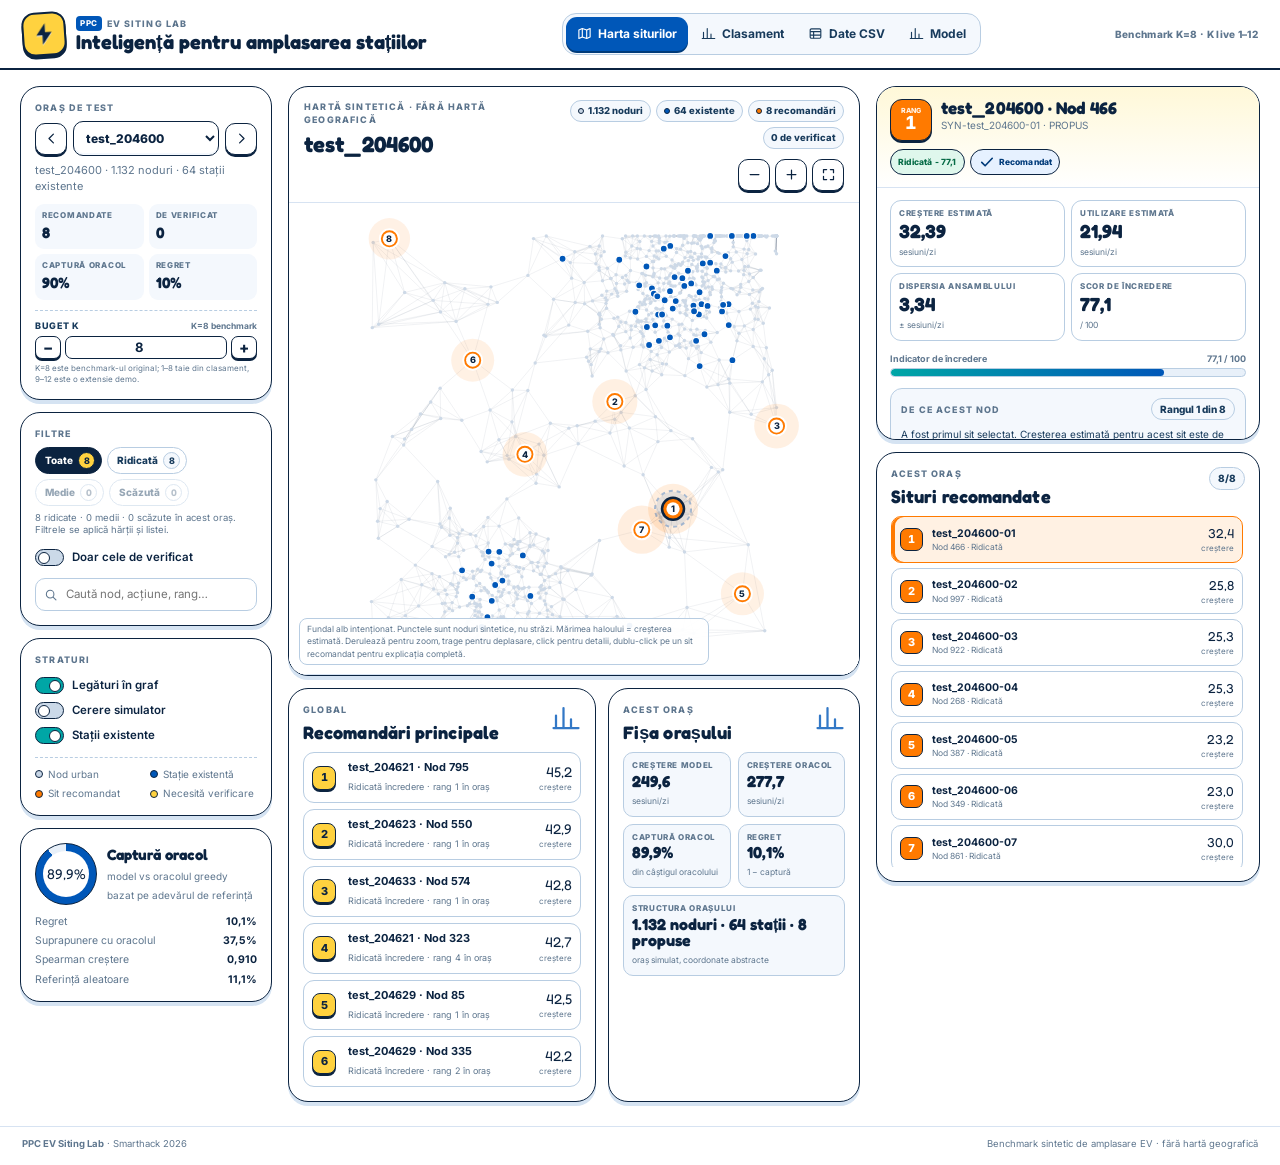
==== commit 0dbcc1f1: "k variabil si powerpoint" ====
--- a/frontend/index.html
+++ b/frontend/index.html
@@ -1,10 +1,10 @@
 <!DOCTYPE html>
-<html lang="en">
+<html lang="ro">
 <head>
   <meta charset="utf-8" />
   <meta name="viewport" content="width=device-width, initial-scale=1" />
-  <title>PPC EV Siting Lab</title>
-  <meta name="description" content="White-canvas decision support UI for the synthetic EV charging placement benchmark." />
+  <title>PPC EV Siting Lab — amplasarea stațiilor de încărcare</title>
+  <meta name="description" content="Interfață de decizie pe fundal alb pentru benchmark-ul sintetic de amplasare a stațiilor de încărcare pentru vehicule electrice." />
   <link rel="icon" href="favicon.svg" type="image/svg+xml" />
   <link rel="preconnect" href="https://fonts.googleapis.com" />
   <link rel="preconnect" href="https://fonts.gstatic.com" crossorigin />
@@ -31,65 +31,74 @@
 
   <div class="app">
     <header class="topbar">
-      <a class="brand" href="#view=map" data-view="map" aria-label="EV Siting Lab home">
+      <a class="brand" href="#view=map" data-view="map" aria-label="Pagina principală PPC EV Siting Lab">
         <span class="brand-mark"><svg class="icon"><use href="#i-bolt"></use></svg></span>
         <span class="brand-copy">
           <span class="brand-kicker"><span class="ppc-chip">PPC</span> EV SITING LAB</span>
-          <strong>Charging Site Intelligence</strong>
+          <strong>Inteligență pentru amplasarea stațiilor</strong>
         </span>
       </a>
-      <nav class="tabs" aria-label="Views">
-        <button class="tab is-active" data-view="map"><svg class="icon"><use href="#i-map"></use></svg><span>Site map</span></button>
-        <button class="tab" data-view="leaderboard"><svg class="icon"><use href="#i-chart"></use></svg><span>Rankings</span></button>
-        <button class="tab" data-view="csv"><svg class="icon"><use href="#i-table"></use></svg><span>CSV data</span></button>
+      <nav class="tabs" aria-label="Secțiuni">
+        <button class="tab is-active" data-view="map"><svg class="icon"><use href="#i-map"></use></svg><span>Harta siturilor</span></button>
+        <button class="tab" data-view="leaderboard"><svg class="icon"><use href="#i-chart"></use></svg><span>Clasament</span></button>
+        <button class="tab" data-view="csv"><svg class="icon"><use href="#i-table"></use></svg><span>Date CSV</span></button>
         <button class="tab" data-view="model"><svg class="icon"><use href="#i-chart"></use></svg><span>Model</span></button>
       </nav>
-      <div class="top-note">Synthetic benchmark · K=8</div>
+      <div class="top-note">Benchmark K=8 · K live 1–12</div>
     </header>
 
     <div class="shell">
       <aside class="rail left-rail">
         <section class="card pad city-card">
-          <div class="eyebrow">Test city</div>
+          <div class="eyebrow">Oraș de test</div>
           <div class="city-picker">
-            <button class="icon-btn" id="prevCity" aria-label="Previous city"><svg class="icon"><use href="#i-arrow-left"></use></svg></button>
-            <select id="citySelect" aria-label="Select a synthetic test city"></select>
-            <button class="icon-btn" id="nextCity" aria-label="Next city"><svg class="icon"><use href="#i-arrow-right"></use></svg></button>
+            <button class="icon-btn" id="prevCity" aria-label="Orașul anterior"><svg class="icon"><use href="#i-arrow-left"></use></svg></button>
+            <select id="citySelect" aria-label="Selectează un oraș sintetic de test"></select>
+            <button class="icon-btn" id="nextCity" aria-label="Orașul următor"><svg class="icon"><use href="#i-arrow-right"></use></svg></button>
           </div>
           <div class="city-sub" id="citySub">—</div>
           <div class="mini-stats" id="cityMiniStats"></div>
+          <div class="k-control">
+            <div class="k-control-head"><label for="kInput">Buget K</label><span id="kHint">K=8 benchmark</span></div>
+            <div class="k-stepper">
+              <button type="button" id="kMinus" aria-label="Scade K">−</button>
+              <input id="kInput" type="number" min="1" max="12" step="1" value="8" aria-label="Buget K" />
+              <button type="button" id="kPlus" aria-label="Crește K">+</button>
+            </div>
+            <small id="kNote">1–8 taie din clasamentul K=8; 9–12 este o extensie demo.</small>
+          </div>
         </section>
 
         <section class="card pad">
-          <div class="eyebrow">Filters</div>
-          <div class="chip-row" id="confidenceFilters" role="group" aria-label="Confidence filter">
-            <button class="chip is-active" data-confidence="all" aria-pressed="true"><span>All</span><b>0</b></button>
-            <button class="chip" data-confidence="high" aria-pressed="false"><span>High</span><b>0</b></button>
-            <button class="chip" data-confidence="medium" aria-pressed="false"><span>Medium</span><b>0</b></button>
-            <button class="chip" data-confidence="low" aria-pressed="false"><span>Low</span><b>0</b></button>
-          </div>
-          <div class="filter-hint" id="filterHint">Filters apply to the map and the recommended-sites list.</div>
+          <div class="eyebrow">Filtre</div>
+          <div class="chip-row" id="confidenceFilters" role="group" aria-label="Filtru după nivelul de încredere">
+            <button class="chip is-active" data-confidence="all" aria-pressed="true"><span>Toate</span><b>0</b></button>
+            <button class="chip" data-confidence="high" aria-pressed="false"><span>Ridicată</span><b>0</b></button>
+            <button class="chip" data-confidence="medium" aria-pressed="false"><span>Medie</span><b>0</b></button>
+            <button class="chip" data-confidence="low" aria-pressed="false"><span>Scăzută</span><b>0</b></button>
+          </div>
+          <div class="filter-hint" id="filterHint">Filtrele se aplică hărții și listei de situri recomandate.</div>
           <label class="switch-row">
             <input type="checkbox" id="reviewOnly" />
             <span class="switch"></span>
-            <span>Review queue only</span>
+            <span>Doar cele de verificat</span>
           </label>
           <div class="search-box">
             <svg class="icon"><use href="#i-search"></use></svg>
-            <input id="searchInput" type="search" placeholder="Search node, action, rank…" autocomplete="off" />
+            <input id="searchInput" type="search" placeholder="Caută nod, acțiune, rang…" autocomplete="off" />
           </div>
         </section>
 
         <section class="card pad">
-          <div class="eyebrow">Layers</div>
-          <label class="switch-row"><input type="checkbox" id="layerLinks" checked /><span class="switch"></span><span>Graph links</span></label>
-          <label class="switch-row"><input type="checkbox" id="layerDemand" /><span class="switch"></span><span>Simulator demand</span></label>
-          <label class="switch-row"><input type="checkbox" id="layerStations" checked /><span class="switch"></span><span>Existing stations</span></label>
+          <div class="eyebrow">Straturi</div>
+          <label class="switch-row"><input type="checkbox" id="layerLinks" checked /><span class="switch"></span><span>Legături în graf</span></label>
+          <label class="switch-row"><input type="checkbox" id="layerDemand" /><span class="switch"></span><span>Cerere simulator</span></label>
+          <label class="switch-row"><input type="checkbox" id="layerStations" checked /><span class="switch"></span><span>Stații existente</span></label>
           <div class="legend">
-            <div><span class="dot dot-node"></span>Urban node</div>
-            <div><span class="dot dot-station"></span>Existing station</div>
-            <div><span class="dot dot-site"></span>Recommended site</div>
-            <div><span class="dot dot-review"></span>Needs review</div>
+            <div><span class="dot dot-node"></span>Nod urban</div>
+            <div><span class="dot dot-station"></span>Stație existentă</div>
+            <div><span class="dot dot-site"></span>Sit recomandat</div>
+            <div><span class="dot dot-review"></span>Necesită verificare</div>
           </div>
         </section>
 
@@ -97,74 +106,74 @@
       </aside>
 
       <main class="main">
-        <section class="view is-active" id="view-map" aria-label="Site map">
+        <section class="view is-active" id="view-map" aria-label="Harta siturilor">
           <div class="card map-card">
             <div class="map-head">
               <div>
-                <div class="eyebrow">Synthetic site canvas · no basemap</div>
-                <h2 id="mapTitle">Loading city…</h2>
+                <div class="eyebrow">Hartă sintetică · fără hartă geografică</div>
+                <h2 id="mapTitle">Se încarcă orașul…</h2>
               </div>
               <div class="map-head-right">
                 <div class="map-kpis" id="mapKpis"></div>
                 <div class="map-controls">
-                  <button class="icon-btn" id="zoomOut" aria-label="Zoom out"><svg class="icon"><use href="#i-minus"></use></svg></button>
-                  <button class="icon-btn" id="zoomIn" aria-label="Zoom in"><svg class="icon"><use href="#i-plus"></use></svg></button>
-                  <button class="icon-btn" id="fitMap" aria-label="Fit map"><svg class="icon"><use href="#i-fit"></use></svg></button>
+                  <button class="icon-btn" id="zoomOut" aria-label="Micșorează"><svg class="icon"><use href="#i-minus"></use></svg></button>
+                  <button class="icon-btn" id="zoomIn" aria-label="Mărește"><svg class="icon"><use href="#i-plus"></use></svg></button>
+                  <button class="icon-btn" id="fitMap" aria-label="Încadrează harta"><svg class="icon"><use href="#i-fit"></use></svg></button>
                 </div>
               </div>
             </div>
             <div class="map-wrap">
-              <canvas id="mapCanvas" tabindex="0" aria-label="Synthetic city node map with recommended charging sites"></canvas>
-              <div class="map-note">White canvas by design. Dots are synthetic graph nodes, not streets. Halo size = predicted uplift. Scroll to zoom, drag to pan, click to inspect, double-click a recommended site for the full explanation.</div>
+              <canvas id="mapCanvas" tabindex="0" aria-label="Hartă sintetică de noduri urbane cu situri de încărcare recomandate"></canvas>
+              <div class="map-note">Fundal alb intenționat. Punctele sunt noduri sintetice, nu străzi. Mărimea haloului = creșterea estimată. Derulează pentru zoom, trage pentru deplasare, click pentru detalii, dublu-click pe un sit recomandat pentru explicația completă.</div>
               <div class="map-tooltip" id="mapTooltip" hidden></div>
             </div>
           </div>
           <div class="bottom-grid">
             <section class="card pad">
-              <div class="section-head"><div><div class="eyebrow">Global</div><h2>Top recommendations</h2></div><svg class="icon big-icon"><use href="#i-chart"></use></svg></div>
+              <div class="section-head"><div><div class="eyebrow">Global</div><h2>Recomandări principale</h2></div><svg class="icon big-icon"><use href="#i-chart"></use></svg></div>
               <div class="top-list" id="topRecommendations"></div>
             </section>
             <section class="card pad">
-              <div class="section-head"><div><div class="eyebrow">This city</div><h2>City scorecard</h2></div><svg class="icon big-icon"><use href="#i-chart"></use></svg></div>
+              <div class="section-head"><div><div class="eyebrow">Acest oraș</div><h2>Fișa orașului</h2></div><svg class="icon big-icon"><use href="#i-chart"></use></svg></div>
               <div class="scorecard-grid" id="cityScorecard"></div>
             </section>
           </div>
         </section>
 
-        <section class="view" id="view-leaderboard" aria-label="Rankings">
+        <section class="view" id="view-leaderboard" aria-label="Clasament">
           <div class="card view-card">
             <div class="view-head">
-              <div><div class="eyebrow">All 40 test cities</div><h2>Recommended site rankings</h2><p>Ranked by predicted incremental sessions/day. Select any row to inspect it on the map.</p></div>
+              <div><div class="eyebrow">Toate cele 40 de orașe de test</div><h2>Clasamentul siturilor recomandate</h2><p>Ordonate după creșterea incrementală estimată, în sesiuni pe zi. Selectează un rând pentru a inspecta situl pe hartă.</p></div>
               <div class="view-controls">
-                <div class="search-box compact"><svg class="icon"><use href="#i-search"></use></svg><input id="lbSearch" type="search" placeholder="Filter city or node…" /></div>
+                <div class="search-box compact"><svg class="icon"><use href="#i-search"></use></svg><input id="lbSearch" type="search" placeholder="Filtrează orașul sau nodul…" /></div>
                 <select id="lbConfidence" class="select compact">
-                  <option value="all">All confidence</option>
-                  <option value="high">High only</option>
-                  <option value="medium">Medium only</option>
-                  <option value="low">Low only</option>
+                  <option value="all">Toate nivelurile</option>
+                  <option value="high">Doar ridicată</option>
+                  <option value="medium">Doar medie</option>
+                  <option value="low">Doar scăzută</option>
                 </select>
-                <label class="switch-row compact"><input type="checkbox" id="lbReview" /><span class="switch"></span><span>Review only</span></label>
+                <label class="switch-row compact"><input type="checkbox" id="lbReview" /><span class="switch"></span><span>Doar cele de verificat</span></label>
               </div>
             </div>
             <div class="table-wrap">
               <table class="data-table" id="leaderboardTable">
-                <thead><tr><th>#</th><th>Site</th><th>City</th><th>Node</th><th>Uplift</th><th>Usage</th><th>Confidence</th><th>Review</th></tr></thead>
+                <thead><tr><th>#</th><th>Sit</th><th>Oraș</th><th>Nod</th><th>Creștere</th><th>Utilizare</th><th>Încredere</th><th>Verificare</th></tr></thead>
                 <tbody id="leaderboardBody"></tbody>
               </table>
             </div>
           </div>
         </section>
 
-        <section class="view" id="view-csv" aria-label="CSV data">
+        <section class="view" id="view-csv" aria-label="Date CSV">
           <div class="card view-card">
             <div class="view-head">
-              <div><div class="eyebrow">Source artifact</div><h2>priority_sites.csv</h2><p>The exact agent output. Select a row to inspect the node, or download the original CSV.</p></div>
+              <div><div class="eyebrow">Artefact sursă</div><h2>priority_sites.csv</h2><p>Ieșirea exactă a agentului. Selectează un rând pentru a inspecta nodul sau descarcă CSV-ul original.</p></div>
               <div class="view-controls">
-                <div class="search-box compact"><svg class="icon"><use href="#i-search"></use></svg><input id="csvSearch" type="search" placeholder="Filter CSV rows…" /></div>
-                <a class="btn primary small" href="data/priority_sites.csv" download><svg class="icon"><use href="#i-download"></use></svg><span>Download CSV</span></a>
-              </div>
-            </div>
-            <div class="table-hint"><svg class="icon"><use href="#i-arrow-right"></use></svg><span>16 actual CSV columns · scroll horizontally to see the full row</span></div>
+                <div class="search-box compact"><svg class="icon"><use href="#i-search"></use></svg><input id="csvSearch" type="search" placeholder="Filtrează rândurile CSV…" /></div>
+                <a class="btn primary small" href="data/priority_sites.csv" download><svg class="icon"><use href="#i-download"></use></svg><span>Descarcă CSV</span></a>
+              </div>
+            </div>
+            <div class="table-hint"><svg class="icon"><use href="#i-arrow-right"></use></svg><span>16 coloane CSV reale · artefactul original este K=8; derulează orizontal pentru rândul complet</span></div>
             <div class="table-wrap tall">
               <table class="data-table csv-table" id="csvTable">
                 <thead><tr id="csvHeadRow"></tr></thead>
@@ -174,40 +183,40 @@
           </div>
         </section>
 
-        <section class="view" id="view-model" aria-label="Model results">
+        <section class="view" id="view-model" aria-label="Rezultatele modelului">
           <div class="model-grid">
             <section class="card pad model-hero">
-              <div class="eyebrow">Synthetic benchmark · 40 unseen cities</div>
-              <h2>The model captures <span class="highlight">85.5%</span> of the oracle.</h2>
-              <p>K=8 chargers per city. The oracle is a greedy search on the simulator's ground truth; the model is a 3-seed MLP ensemble trained on 300 other cities.</p>
+              <div class="eyebrow">Benchmark sintetic · 40 de orașe nevăzute</div>
+              <h2>La K=8, modelul capturează <span class="highlight">85,5%</span> din oracol.</h2>
+              <p>K=8 este benchmark-ul original. Controlul K din panoul stâng recalculează lista, harta și captura pentru K=1–12; valori peste 8 sunt o extensie demo generată cu același model.</p>
               <div class="kpi-grid" id="modelKpis"></div>
             </section>
             <section class="card pad">
-              <div class="eyebrow">Placement vs baselines</div>
-              <h3>Share of oracle incremental utility</h3>
+              <div class="eyebrow">Amplasare vs referințe</div>
+              <h3>Pondere din utilitatea incrementală a oracolului</h3>
               <div class="bar-list" id="baselineBars"></div>
-              <div class="callout"><svg class="icon"><use href="#i-bolt"></use></svg><span>OOD test: <strong>88.4%</strong> of oracle. The model is not tuned on test cities.</span></div>
-            </section>
-            <section class="card pad">
-              <div class="eyebrow">Feature importance</div>
-              <h3>What drives candidate uplift</h3>
+              <div class="callout"><svg class="icon"><use href="#i-bolt"></use></svg><span>Test OOD: <strong>88,4%</strong> din oracol. Modelul nu este reglat pe orașele de test.</span></div>
+            </section>
+            <section class="card pad">
+              <div class="eyebrow">Importanța caracteristicilor</div>
+              <h3>Ce influențează creșterea candidaților</h3>
               <div class="bar-list feature-bars" id="featureBars"></div>
             </section>
             <section class="card pad">
-              <div class="eyebrow">How a site is selected</div>
-              <h3>Three steps, one measurable objective</h3>
+              <div class="eyebrow">Cum este ales un sit</div>
+              <h3>Trei pași, un obiectiv măsurabil</h3>
               <div class="steps" id="modelSteps"></div>
             </section>
             <section class="card pad city-mosaic-card">
-              <div class="eyebrow">All test cities</div>
-              <h3>City scorecard mosaic</h3>
+              <div class="eyebrow">Toate orașele de test</div>
+              <h3>Mozaic cu fișele orașelor</h3>
               <div class="city-mosaic" id="cityMosaic"></div>
             </section>
             <section class="card pad scope-card">
-              <div class="eyebrow">Read this first</div>
-              <h3>What this is — and is not</h3>
-              <p>This is a <strong>synthetic decision benchmark</strong>, not a real Romanian demand forecast. The ground truth is generated by a Huff competition simulator. The UI shows model predictions on synthetic cities; absolute sessions/day should not be read as real Bucharest revenue.</p>
-              <div class="scope-pills"><span>400 cities</span><span>501,812 nodes</span><span>36,809 stations</span><span>K=8</span></div>
+              <div class="eyebrow">Citește mai întâi</div>
+              <h3>Ce este — și ce nu este</h3>
+              <p>Acesta este un <strong>benchmark sintetic de decizie</strong>, nu o prognoză reală de cerere pentru România. Adevărul de referință este generat de un simulator cu competiție Huff. Interfața arată predicțiile modelului pe orașe sintetice; valorile absolute în sesiuni pe zi nu trebuie citite ca venit real pentru București.</p>
+              <div class="scope-pills"><span>400 de orașe</span><span>501.812 noduri</span><span>36.809 stații</span><span>K=8</span></div>
             </section>
           </div>
         </section>
@@ -217,15 +226,15 @@
         <section class="card details-card">
           <div id="detailsEmpty" class="details-empty">
             <div class="empty-icon"><svg class="icon"><use href="#i-map"></use></svg></div>
-            <h2>Select a site</h2>
-            <p>Click an orange recommendation on the white canvas, or choose one from the list below.</p>
-            <p class="empty-filter" id="emptyFilterNote" hidden>No sites match the current filters.</p>
-            <div class="hint-row"><span class="key">←</span><span class="key">→</span><span>cycle recommendations</span></div>
+            <h2>Selectează un sit</h2>
+            <p>Dă click pe o recomandare portocalie de pe fundalul alb sau alege un sit din lista de mai jos.</p>
+            <p class="empty-filter" id="emptyFilterNote" hidden>Niciun sit nu corespunde filtrelor curente.</p>
+            <div class="hint-row"><span class="key">←</span><span class="key">→</span><span>parcurge recomandările</span></div>
           </div>
           <div id="detailsContent" hidden></div>
         </section>
         <section class="card pad city-actions-card">
-          <div class="section-head"><div><div class="eyebrow">This city</div><h3>Recommended sites</h3></div><span class="pill" id="cityActionCount">0</span></div>
+          <div class="section-head"><div><div class="eyebrow">Acest oraș</div><h3>Situri recomandate</h3></div><span class="pill" id="cityActionCount">0</span></div>
           <div id="cityActionList" class="city-action-list"></div>
         </section>
       </aside>
@@ -233,7 +242,7 @@
 
     <footer class="footer">
       <span><strong>PPC EV Siting Lab</strong> · Smarthack 2026</span>
-      <span>Synthetic EV placement benchmark · no geographic basemap</span>
+      <span>Benchmark sintetic de amplasare EV · fără hartă geografică</span>
     </footer>
   </div>
 
@@ -241,10 +250,10 @@
     <div class="why-modal card" role="dialog" aria-modal="true" aria-labelledby="whyTitle">
       <div class="why-modal-head">
         <div>
-          <div class="eyebrow">Decision trace</div>
-          <h2 id="whyTitle">Why this node?</h2>
+          <div class="eyebrow">Trasabilitatea deciziei</div>
+          <h2 id="whyTitle">De ce acest nod?</h2>
         </div>
-        <button class="btn ghost small" id="closeWhyBtn" type="button">Close</button>
+        <button class="btn ghost small" id="closeWhyBtn" type="button">Închide</button>
       </div>
       <div class="why-modal-body" id="whyContent"></div>
     </div>
@@ -255,5 +264,3 @@
   <script src="app.js" defer></script>
 </body>
 </html>
-
-
--- a/frontend/styles.css
+++ b/frontend/styles.css
@@ -190,6 +190,16 @@
 .mini-stat { background: var(--mist); border-radius: 9px; padding: 6px 7px; }
 .mini-stat span { display: block; font-size: 8px; text-transform: uppercase; letter-spacing: .09em; color: var(--muted); font-weight: 800; }
 .mini-stat strong { font-family: var(--font-display); font-size: 15px; }
+.k-control { border-top: 1px dashed var(--line-strong); margin-top: 10px; padding-top: 8px; }
+.k-control-head { display: flex; align-items: baseline; justify-content: space-between; gap: 6px; }
+.k-control-head label { font-size: 9px; font-weight: 800; text-transform: uppercase; letter-spacing: .08em; color: var(--ink-2); }
+.k-control-head span { font-size: 8.5px; color: var(--muted); font-weight: 700; }
+.k-stepper { display: grid; grid-template-columns: 26px 1fr 26px; gap: 4px; margin-top: 4px; }
+.k-stepper button { border: 1.5px solid var(--ink); border-radius: 7px; background: #fff; font: 800 15px/1 var(--font-body); cursor: pointer; padding: 3px 0; box-shadow: 0 2px 0 var(--ink); }
+.k-stepper button:hover { background: var(--gold); }
+.k-stepper input { width: 100%; border: 1.5px solid var(--ink); border-radius: 7px; background: #fff; text-align: center; font: 700 13px/1 var(--font-body); color: var(--ink); min-width: 0; }
+.k-stepper input:focus-visible { outline: 3px solid rgba(0, 87, 184, .22); outline-offset: 1px; }
+.k-control small { display: block; font-size: 8px; line-height: 1.35; color: var(--muted); margin-top: 4px; }
 
 .chip-row { display: flex; gap: 5px; flex-wrap: wrap; margin-bottom: 6px; }
 .chip {
@@ -397,7 +407,9 @@
 .why-detail-copy { font-size: 10px; line-height: 1.4; color: var(--ink-2); }
 .why-detail-note { font-size: 8px; line-height: 1.35; color: var(--muted); }
 .why-detail .btn { justify-self: start; }
+.btn[disabled] { opacity: .45; cursor: not-allowed; box-shadow: none; }
 .csv-block { background: var(--ink); color: #e9f3ff; border-radius: 10px; padding: 8px; font-family: "Cascadia Code", Consolas, monospace; font-size: 8px; line-height: 1.4; overflow: auto; max-height: 132px; white-space: pre-wrap; word-break: break-word; }
+.csv-block.csv-unavailable { font-family: var(--font-body); font-size: 9px; line-height: 1.4; color: #ffd9a8; background: #3b2a1a; }
 .details-actions { display: flex; gap: 6px; flex-wrap: wrap; }
 .details-actions .btn { flex: 1; justify-content: center; min-width: 0; }
 .details-hint { font-size: 9.5px; color: var(--muted); line-height: 1.35; }
@@ -481,13 +493,13 @@
 .kpi strong { display: block; font-family: var(--font-display); font-size: 25px; line-height: 1.05; margin-top: 2px; }
 .kpi small { font-size: 9px; color: var(--muted); }
 .bar-list { display: grid; gap: 8px; margin-top: 10px; }
-.bar-row { display: grid; grid-template-columns: 74px minmax(0,1fr) 42px; gap: 6px; align-items: center; font-size: 10px; }
+.bar-row { display: grid; grid-template-columns: 102px minmax(0,1fr) 42px; gap: 6px; align-items: center; font-size: 10px; }
 .bar-row span { white-space: nowrap; overflow: hidden; text-overflow: ellipsis; }
 .bar-row .track { height: 11px; border: 1px solid var(--ink); border-radius: 999px; background: #f0f5fb; overflow: hidden; }
 .bar-row .track i { display: block; height: 100%; background: var(--ppc); border-radius: 999px; }
 .bar-row.is-model .track i { background: var(--orange); }
 .bar-row b { text-align: right; font-family: var(--font-display); font-size: 12px; }
-.feature-bars .bar-row { grid-template-columns: 112px minmax(0,1fr) 38px; }
+.feature-bars .bar-row { grid-template-columns: 120px minmax(0,1fr) 38px; }
 .feature-bars .track i { background: var(--teal); }
 .callout { display: flex; gap: 7px; align-items: center; border: 1px solid var(--line-strong); background: var(--mist); border-radius: 10px; padding: 7px 8px; margin-top: 10px; font-size: 10px; color: var(--muted); }
 .callout .icon { width: 16px; height: 16px; color: var(--orange); }
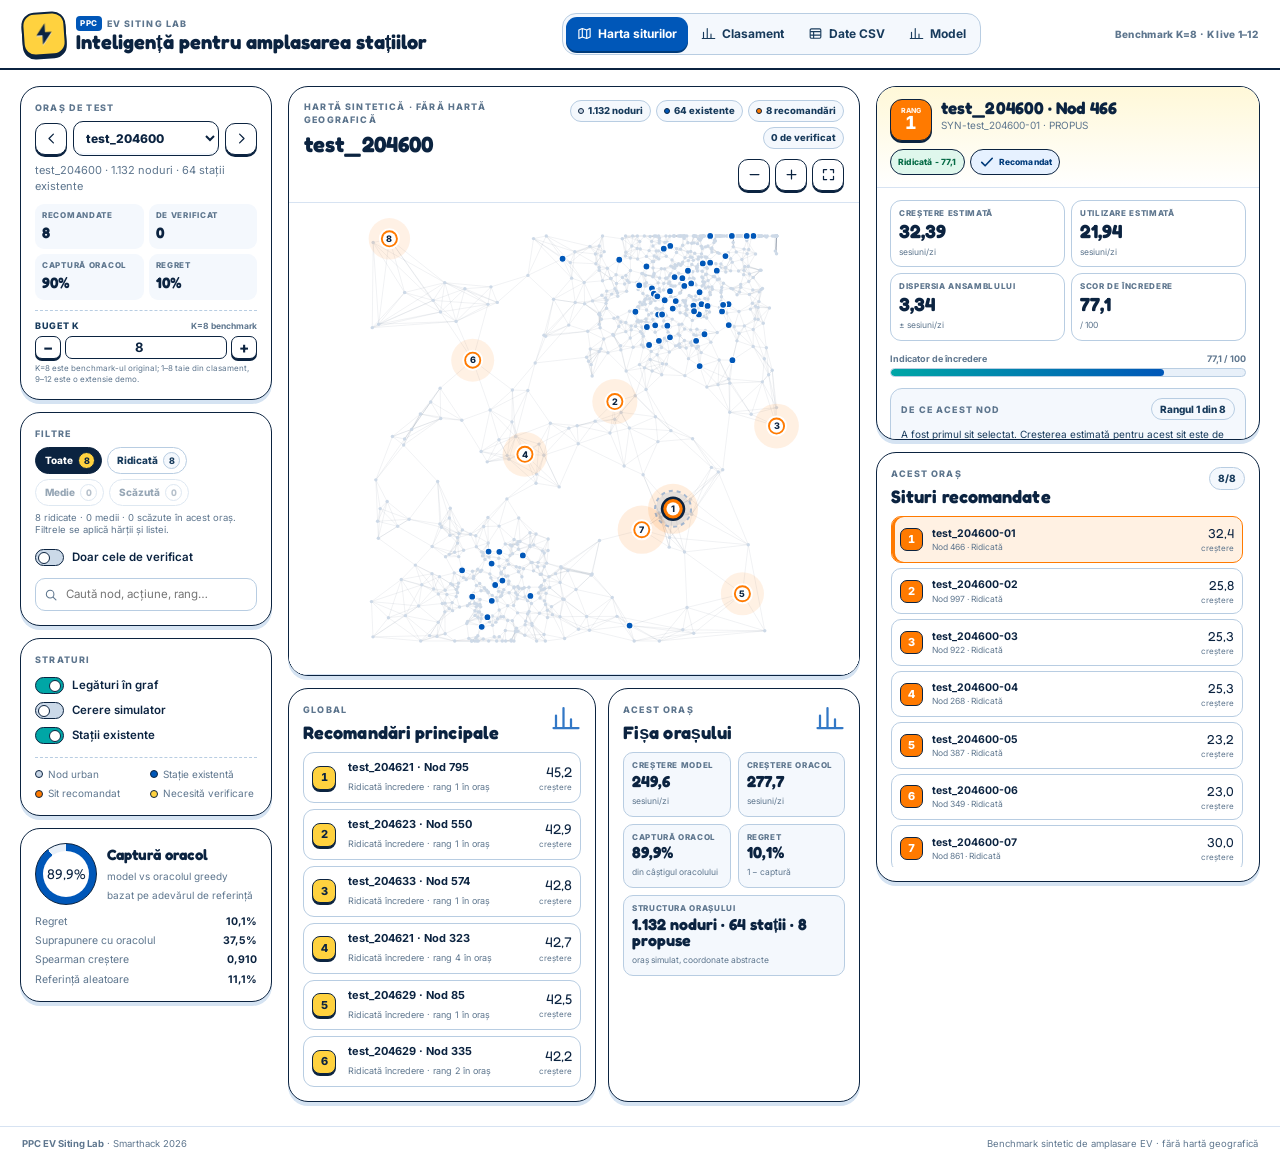
==== commit c0b4ada2: "Stergere lucruri irelevante ui" ====
--- a/frontend/index.html
+++ b/frontend/index.html
@@ -124,7 +124,6 @@
             </div>
             <div class="map-wrap">
               <canvas id="mapCanvas" tabindex="0" aria-label="Hartă sintetică de noduri urbane cu situri de încărcare recomandate"></canvas>
-              <div class="map-note">Fundal alb intenționat. Punctele sunt noduri sintetice, nu străzi. Mărimea haloului = creșterea estimată. Derulează pentru zoom, trage pentru deplasare, click pentru detalii, dublu-click pe un sit recomandat pentru explicația completă.</div>
               <div class="map-tooltip" id="mapTooltip" hidden></div>
             </div>
           </div>
--- a/frontend/styles.css
+++ b/frontend/styles.css
@@ -300,13 +300,6 @@
 }
 #mapCanvas { position: absolute; inset: 0; display: block; width: 100%; height: 100%; background: #fff; cursor: crosshair; outline: none; }
 #mapCanvas:focus-visible { box-shadow: inset 0 0 0 3px rgba(0, 87, 184, .25); }
-.map-note {
-  position: absolute; left: 10px; bottom: 9px;
-  background: rgba(255,255,255,.94);
-  border: 1px solid var(--line-strong); border-radius: 8px;
-  padding: 4px 7px; font-size: 8.5px; color: var(--muted);
-  pointer-events: none; max-width: 72%;
-}
 .map-tooltip {
   position: absolute; z-index: 5; pointer-events: none;
   background: var(--ink); color: #fff;
